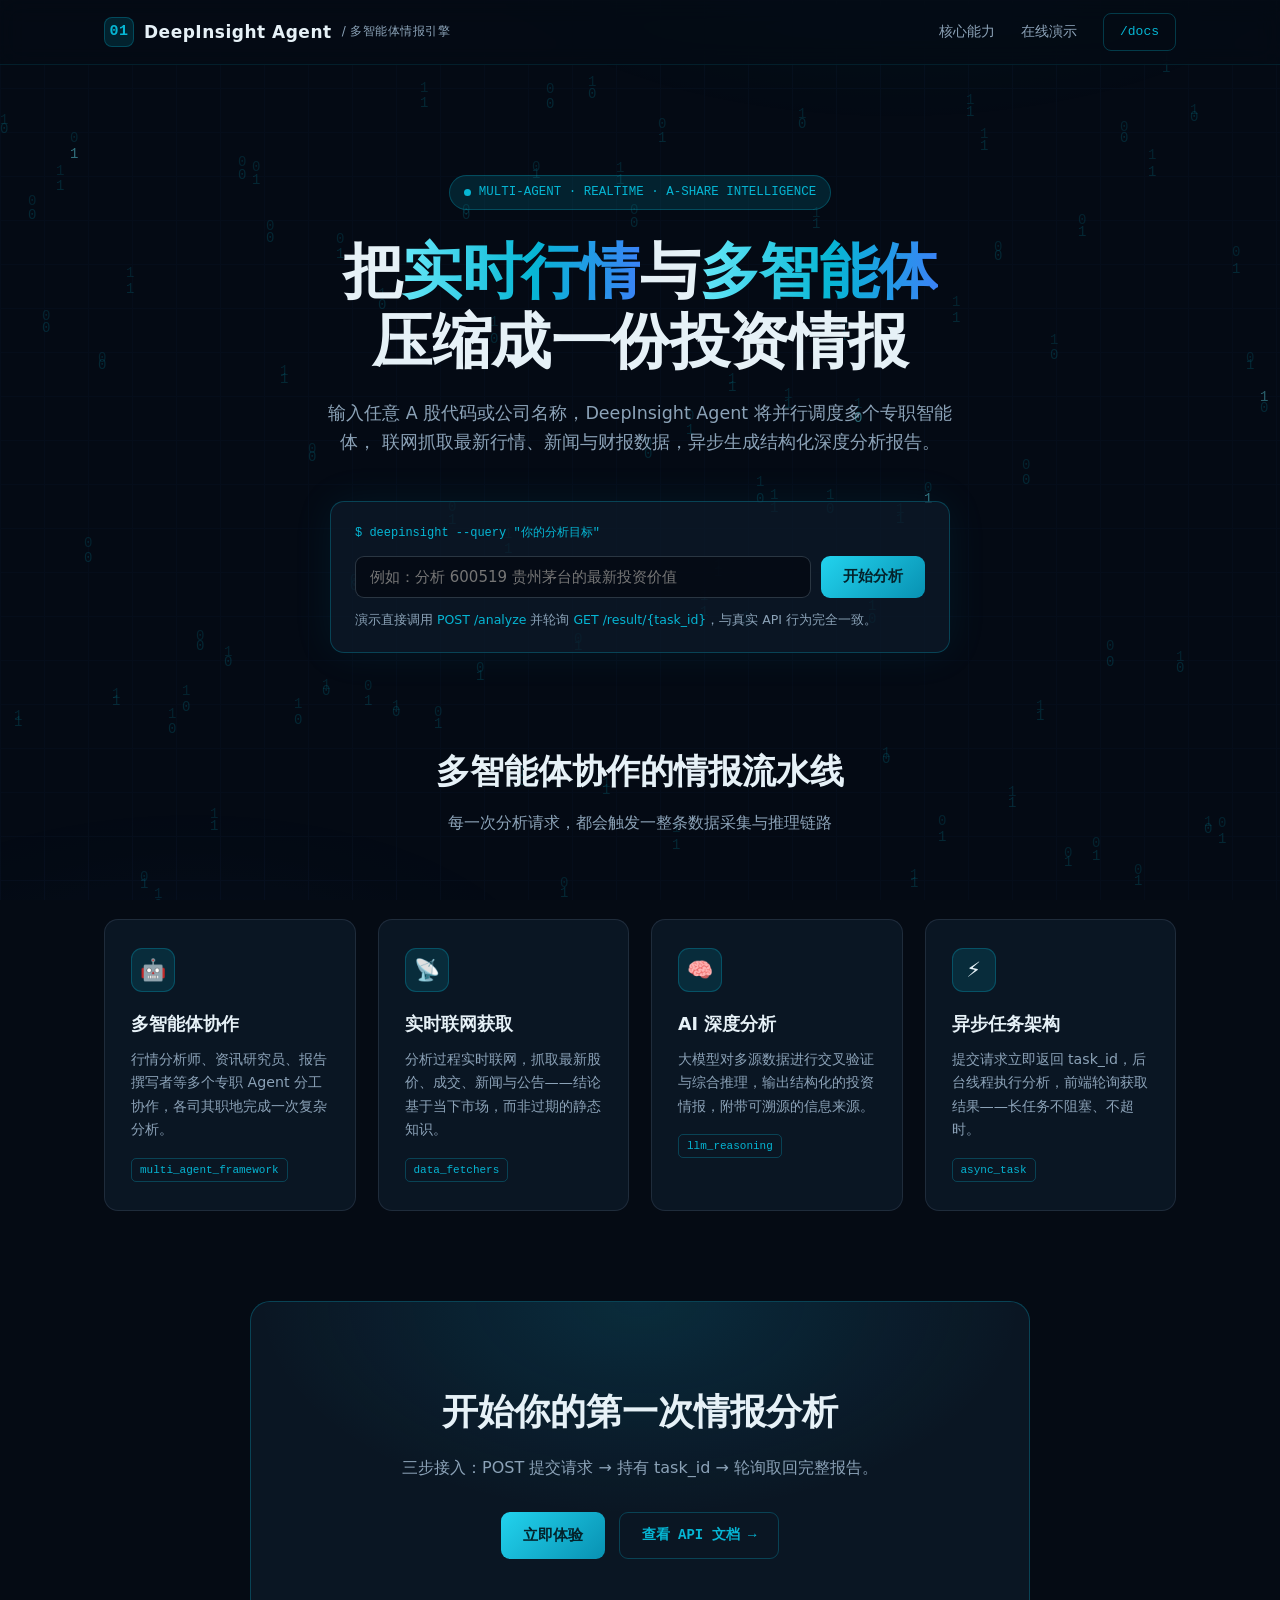
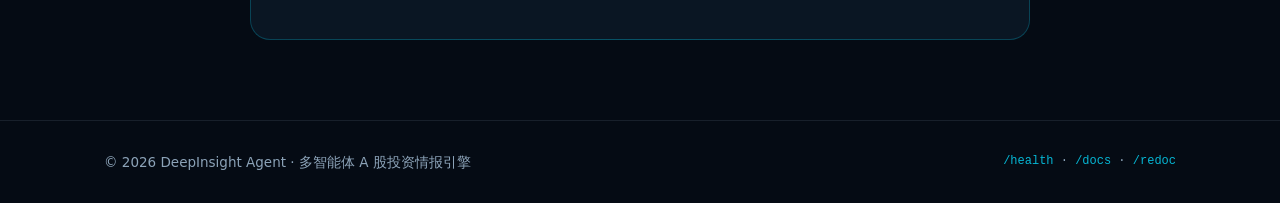
==== static/index.html @ 00b7e819 "feat: add public landing page (terminal dark theme with data stream)" ====
<!DOCTYPE html>
<html lang="zh-CN">
<head>
<meta charset="UTF-8">
<meta name="viewport" content="width=device-width, initial-scale=1.0">
<title>DeepInsight Agent — 多智能体 A 股投资情报引擎</title>
<meta name="description" content="DeepInsight Agent：多智能体协作、实时联网抓取行情与资讯，异步生成 A 股投资情报分析。">
<style>
/* ============================================================
   DeepInsight Agent Landing Page
   主题：数据流 / 二进制流 · 深色科技风
   主色：青色 #06B6D4（数据理性与终端感）
   零依赖、零构建：全部 CSS/JS 内嵌
   ============================================================ */
:root {
  --bg: #050B14;            /* 深蓝黑底 */
  --bg-soft: #0A1524;
  --cyan: #06B6D4;          /* 主色 */
  --cyan-soft: rgba(6, 182, 212, 0.14);
  --cyan-line: rgba(6, 182, 212, 0.28);
  --text: #E6F1F7;
  --text-dim: #8CA3B8;
  --card: rgba(13, 27, 42, 0.72);
  --mono: "SF Mono", "JetBrains Mono", Consolas, monospace;
  --sans: "Inter", "PingFang SC", "Microsoft YaHei", system-ui, sans-serif;
  --radius: 14px;
}

* { margin: 0; padding: 0; box-sizing: border-box; }

html { scroll-behavior: smooth; }

body {
  background: var(--bg);
  color: var(--text);
  font-family: var(--sans);
  line-height: 1.65;
  overflow-x: hidden;
}

/* ---------- 全局背景：网格 + 极光渐变（静态，始终渲染） ---------- */
body::before {
  content: "";
  position: fixed;
  inset: 0;
  background:
    radial-gradient(ellipse 60% 40% at 70% -10%, rgba(6, 182, 212, 0.13), transparent 60%),
    radial-gradient(ellipse 50% 35% at 15% 110%, rgba(59, 130, 246, 0.08), transparent 60%),
    linear-gradient(var(--bg-soft) 1px, transparent 1px),
    linear-gradient(90deg, var(--bg-soft) 1px, transparent 1px);
  background-size: 100% 100%, 100% 100%, 44px 44px, 44px 44px;
  opacity: 0.55;
  pointer-events: none;
  z-index: -2;
}

/* ---------- Canvas 二进制流图层（JS 控制开关） ---------- */
#binary-stream {
  position: fixed;
  inset: 0;
  z-index: -1;
  pointer-events: none;
  opacity: 0.5;
}

.container { max-width: 1120px; margin: 0 auto; padding: 0 24px; }

/* ============ Header ============ */
header {
  position: sticky;
  top: 0;
  z-index: 10;
  backdrop-filter: blur(12px);
  background: rgba(5, 11, 20, 0.75);
  border-bottom: 1px solid rgba(6, 182, 212, 0.12);
}
.nav {
  display: flex;
  align-items: center;
  justify-content: space-between;
  height: 64px;
}
.logo {
  display: flex;
  align-items: center;
  gap: 10px;
  font-weight: 700;
  font-size: 17px;
  letter-spacing: 0.5px;
  color: var(--text);
  text-decoration: none;
}
.logo-mark {
  width: 30px; height: 30px;
  display: grid; place-items: center;
  border: 1px solid var(--cyan-line);
  border-radius: 8px;
  color: var(--cyan);
  font-family: var(--mono);
  font-size: 15px;
  background: var(--cyan-soft);
}
.logo small { color: var(--text-dim); font-weight: 400; font-size: 12px; }
.nav-links { display: flex; gap: 26px; align-items: center; }
.nav-links a {
  color: var(--text-dim);
  text-decoration: none;
  font-size: 14px;
  transition: color 0.2s;
}
.nav-links a:hover { color: var(--cyan); }
.nav-links .btn-docs {
  padding: 7px 16px;
  border: 1px solid var(--cyan-line);
  border-radius: 8px;
  color: var(--cyan);
  font-family: var(--mono);
  font-size: 13px;
}
.nav-links .btn-docs:hover { background: var(--cyan-soft); }

/* ============ Hero ============ */
.hero {
  position: relative;
  padding: 110px 0 90px;
  text-align: center;
}
.badge {
  display: inline-flex;
  align-items: center;
  gap: 8px;
  font-family: var(--mono);
  font-size: 12.5px;
  color: var(--cyan);
  border: 1px solid var(--cyan-line);
  background: var(--cyan-soft);
  padding: 6px 14px;
  border-radius: 999px;
  margin-bottom: 26px;
}
.badge .dot {
  width: 7px; height: 7px; border-radius: 50%;
  background: var(--cyan);
  animation: pulse 2.2s ease-in-out infinite;
}
@keyframes pulse { 0%,100% { opacity: 1; } 50% { opacity: 0.25; } }

.hero h1 {
  font-size: clamp(34px, 6vw, 60px);
  font-weight: 800;
  line-height: 1.18;
  letter-spacing: -0.5px;
}
.hero h1 .grad {
  background: linear-gradient(92deg, #67E8F9 0%, #06B6D4 55%, #3B82F6 100%);
  -webkit-background-clip: text;
  background-clip: text;
  color: transparent;
}
.hero .sub {
  max-width: 640px;
  margin: 22px auto 0;
  color: var(--text-dim);
  font-size: clamp(15px, 2vw, 17.5px);
}

/* ---------- 在线演示入口 ---------- */
.demo {
  margin: 44px auto 0;
  max-width: 620px;
  text-align: left;
  background: var(--card);
  border: 1px solid var(--cyan-line);
  border-radius: var(--radius);
  padding: 22px 24px;
  box-shadow: 0 0 42px rgba(6, 182, 212, 0.08);
}
.demo .label {
  font-family: var(--mono);
  font-size: 12px;
  color: var(--cyan);
  margin-bottom: 12px;
  display: block;
}
.demo-row { display: flex; gap: 10px; flex-wrap: wrap; }
.demo-row input {
  flex: 1 1 220px;
  min-width: 0;
  background: rgba(5, 11, 20, 0.85);
  border: 1px solid rgba(140, 163, 184, 0.28);
  border-radius: 9px;
  color: var(--text);
  padding: 11px 14px;
  font-size: 15px;
  font-family: var(--sans);
  outline: none;
  transition: border-color 0.2s, box-shadow 0.2s;
}
.demo-row input:focus {
  border-color: var(--cyan);
  box-shadow: 0 0 0 3px rgba(6, 182, 212, 0.18);
}
.btn {
  cursor: pointer;
  border: none;
  border-radius: 9px;
  font-size: 15px;
  font-weight: 600;
  padding: 11px 22px;
  transition: transform 0.15s, box-shadow 0.2s, opacity 0.2s;
  text-decoration: none;
  display: inline-block;
}
.btn:active { transform: translateY(1px); }
.btn-primary {
  background: linear-gradient(135deg, #22D3EE, #0891B2);
  color: #04222B;
}
.btn-primary:hover { box-shadow: 0 0 24px rgba(6, 182, 212, 0.4); }
.btn-ghost {
  background: transparent;
  border: 1px solid var(--cyan-line);
  color: var(--cyan);
  font-family: var(--mono);
  font-size: 14px;
}
.btn-ghost:hover { background: var(--cyan-soft); }
.btn:disabled { opacity: 0.55; cursor: not-allowed; box-shadow: none; }

/* ---------- 任务状态输出区（终端风格） ---------- */
.console {
  display: none;
  margin-top: 16px;
  background: rgba(3, 8, 14, 0.92);
  border: 1px solid rgba(140, 163, 184, 0.18);
  border-radius: 10px;
  padding: 14px 16px;
  font-family: var(--mono);
  font-size: 12.5px;
  color: #9FE8F5;
  max-height: 260px;
  overflow-y: auto;
  white-space: pre-wrap;
  word-break: break-word;
}
.console .ok  { color: #34D399; }
.console .err { color: #F87171; }
.console .dim { color: var(--text-dim); }

/* ============ 功能卡片 ============ */
.section-title {
  text-align: center;
  font-size: clamp(24px, 3.6vw, 34px);
  font-weight: 750;
  margin-bottom: 12px;
}
.section-sub {
  text-align: center;
  color: var(--text-dim);
  margin-bottom: 52px;
  font-size: 15.5px;
}
.features {
  display: grid;
  grid-template-columns: repeat(auto-fit, minmax(250px, 1fr));
  gap: 22px;
  padding: 30px 0 90px;
}
.card {
  position: relative;
  background: var(--card);
  border: 1px solid rgba(140, 163, 184, 0.16);
  border-radius: var(--radius);
  padding: 28px 26px;
  overflow: hidden;
  transition: transform 0.25s, border-color 0.25s, box-shadow 0.25s;
}
.card:hover {
  transform: translateY(-5px);
  border-color: var(--cyan-line);
  box-shadow: 0 14px 40px rgba(6, 182, 212, 0.12);
}
/* 卡片顶部扫描线 */
.card::before {
  content: "";
  position: absolute;
  top: 0; left: 0; right: 0;
  height: 1px;
  background: linear-gradient(90deg, transparent, var(--cyan), transparent);
  opacity: 0;
  transition: opacity 0.3s;
}
.card:hover::before { opacity: 1; }
.card .icon {
  width: 44px; height: 44px;
  display: grid; place-items: center;
  border-radius: 11px;
  background: var(--cyan-soft);
  border: 1px solid var(--cyan-line);
  font-size: 21px;
  margin-bottom: 18px;
}
.card h3 { font-size: 17.5px; margin-bottom: 9px; }
.card p { color: var(--text-dim); font-size: 14.2px; }
.card .tag {
  display: inline-block;
  margin-top: 16px;
  font-family: var(--mono);
  font-size: 11px;
  color: var(--cyan);
  border: 1px solid var(--cyan-line);
  border-radius: 5px;
  padding: 2px 8px;
}

/* ============ 底部 CTA ============ */
.cta-band {
  text-align: center;
  padding: 80px 24px;
  margin: 0 auto 80px;
  max-width: 780px;
  background:
    radial-gradient(ellipse 70% 90% at 50% 0%, rgba(6, 182, 212, 0.14), transparent 70%),
    var(--card);
  border: 1px solid var(--cyan-line);
  border-radius: 20px;
}
.cta-band h2 { font-size: clamp(24px, 4vw, 36px); margin-bottom: 14px; }
.cta-band p { color: var(--text-dim); margin-bottom: 30px; }
.cta-band .row { display: flex; gap: 14px; justify-content: center; flex-wrap: wrap; }

/* ============ Footer ============ */
footer {
  border-top: 1px solid rgba(140, 163, 184, 0.14);
  padding: 30px 0;
  color: var(--text-dim);
  font-size: 13.5px;
}
footer .container {
  display: flex;
  justify-content: space-between;
  align-items: center;
  flex-wrap: wrap;
  gap: 10px;
}
footer .mono { font-family: var(--mono); font-size: 12px; }
footer a { color: var(--cyan); text-decoration: none; }
footer a:hover { text-decoration: underline; }

/* ============ 响应式 ============ */
@media (max-width: 640px) {
  .nav-links a:not(.btn-docs) { display: none; }
  .hero { padding: 72px 0 64px; }
  .features { gap: 16px; }
}

/* ============ 动效降级：尊重系统设置 ============ */
@media (prefers-reduced-motion: reduce) {
  html { scroll-behavior: auto; }
  .badge .dot { animation: none; }
  .card, .btn, .card::before { transition: none; }
  .card:hover { transform: none; }
}
</style>
</head>
<body>

<canvas id="binary-stream" aria-hidden="true"></canvas>

<!-- ============ Header ============ -->
<header>
  <div class="container nav">
    <a class="logo" href="/">
      <span class="logo-mark">01</span>
      DeepInsight&nbsp;Agent <small>/ 多智能体情报引擎</small>
    </a>
    <nav class="nav-links">
      <a href="#features">核心能力</a>
      <a href="#demo-anchor">在线演示</a>
      <a class="btn-docs" href="/docs" target="_blank" rel="noopener">/docs</a>
    </nav>
  </div>
</header>

<!-- ============ Hero ============ -->
<section class="hero">
  <div class="container">
    <span class="badge"><span class="dot"></span>MULTI-AGENT · REALTIME · A-SHARE INTELLIGENCE</span>
    <h1>把<span class="grad">实时行情</span>与<span class="grad">多智能体</span><br>压缩成一份投资情报</h1>
    <p class="sub">
      输入任意 A 股代码或公司名称，DeepInsight Agent 将并行调度多个专职智能体，
      联网抓取最新行情、新闻与财报数据，异步生成结构化深度分析报告。
    </p>

    <!-- 在线演示：直接调用后端 API -->
    <div class="demo" id="demo-anchor">
      <span class="label">$ deepinsight --query "你的分析目标"</span>
      <div class="demo-row">
        <input id="query-input" type="text" maxlength="2000"
               placeholder="例如：分析 600519 贵州茅台的最新投资价值"
               aria-label="输入分析请求">
        <button class="btn btn-primary" id="btn-analyze">开始分析</button>
      </div>
      <div class="console" id="console" role="log" aria-live="polite"></div>
      <p style="margin-top:12px; font-size:12.5px; color:var(--text-dim)">
        演示直接调用 <span class="mono" style="color:var(--cyan)">POST /analyze</span> 并轮询
        <span class="mono" style="color:var(--cyan)">GET /result/&#123;task_id&#125;</span>，与真实 API 行为完全一致。
      </p>
    </div>
  </div>
</section>

<!-- ============ 核心功能 ============ -->
<section id="features">
  <div class="container">
    <h2 class="section-title">多智能体协作的情报流水线</h2>
    <p class="section-sub">每一次分析请求，都会触发一整条数据采集与推理链路</p>

    <div class="features">
      <div class="card">
        <div class="icon">🤖</div>
        <h3>多智能体协作</h3>
        <p>行情分析师、资讯研究员、报告撰写者等多个专职 Agent 分工协作，各司其职地完成一次复杂分析。</p>
        <span class="tag">multi_agent_framework</span>
      </div>
      <div class="card">
        <div class="icon">📡</div>
        <h3>实时联网获取</h3>
        <p>分析过程实时联网，抓取最新股价、成交、新闻与公告——结论基于当下市场，而非过期的静态知识。</p>
        <span class="tag">data_fetchers</span>
      </div>
      <div class="card">
        <div class="icon">🧠</div>
        <h3>AI 深度分析</h3>
        <p>大模型对多源数据进行交叉验证与综合推理，输出结构化的投资情报，附带可溯源的信息来源。</p>
        <span class="tag">llm_reasoning</span>
      </div>
      <div class="card">
        <div class="icon">⚡</div>
        <h3>异步任务架构</h3>
        <p>提交请求立即返回 task_id，后台线程执行分析，前端轮询获取结果——长任务不阻塞、不超时。</p>
        <span class="tag">async_task</span>
      </div>
    </div>
  </div>
</section>

<!-- ============ 底部 CTA ============ -->
<div class="container">
  <div class="cta-band">
    <h2>开始你的第一次情报分析</h2>
    <p>三步接入：POST 提交请求 → 持有 task_id → 轮询取回完整报告。</p>
    <div class="row">
      <a class="btn btn-primary" href="#demo-anchor" onclick="document.getElementById('query-input').focus()">立即体验</a>
      <a class="btn btn-ghost" href="/docs" target="_blank" rel="noopener">查看 API 文档 →</a>
    </div>
  </div>
</div>

<!-- ============ Footer ============ -->
<footer>
  <div class="container">
    <span>© 2026 DeepInsight Agent · 多智能体 A 股投资情报引擎</span>
    <span class="mono">
      <a href="/health">/health</a> ·
      <a href="/docs">/docs</a> ·
      <a href="/redoc">/redoc</a>
    </span>
  </div>
</footer>

<!-- ============================================================
     JS：二进制流背景 + 在线演示（调用真实 API）
     ============================================================ -->
<script>
(function () {
  "use strict";

  var reduceMotion = window.matchMedia("(prefers-reduced-motion: reduce)").matches;

  /* ---------- 1. 二进制流 Canvas 背景 ---------- */
  var canvas = document.getElementById("binary-stream");
  var ctx = canvas.getContext("2d");
  var columns = [], fontSize = 14, maxCols = 0;
  var running = false, rafId = null, lastTime = 0;
  var FPS_INTERVAL = 90; /* 降帧：每 ~90ms 一帧，克制不炫目 */

  function resize() {
    canvas.width = window.innerWidth;
    canvas.height = window.innerHeight;
    maxCols = Math.floor(canvas.width / fontSize);
    columns = [];
    for (var i = 0; i < maxCols; i++) {
      /* 每列随机起始高度与速度，制造层次感 */
      columns.push({
        y: Math.random() * canvas.height / fontSize,
        speed: 0.4 + Math.random() * 0.8
      });
    }
  }

  function draw() {
    rafId = requestAnimationFrame(draw);
    var now = performance.now();
    if (now - lastTime < FPS_INTERVAL) return; /* 帧率节流 */
    lastTime = now;

    ctx.fillStyle = "rgba(5, 11, 20, 0.16)"; /* 淡出拖尾 */
    ctx.fillRect(0, 0, canvas.width, canvas.height);
    ctx.font = fontSize + "px monospace";

    for (var i = 0; i < maxCols; i++) {
      var ch = Math.random() > 0.5 ? "0" : "1";
      var x = i * fontSize, y = columns[i].y * fontSize;
      /* 少量高亮字符，其余暗青 */
      ctx.fillStyle = Math.random() > 0.965 ? "rgba(103, 232, 249, 0.9)" : "rgba(6, 182, 212, 0.34)";
      ctx.fillText(ch, x, y);
      if (y > canvas.height && Math.random() > 0.975) columns[i].y = 0;
      columns[i].y += columns[i].speed;
    }
  }

  function start() {
    if (running || reduceMotion) return;
    running = true;
    lastTime = 0;
    rafId = requestAnimationFrame(draw);
  }
  function stop() {
    running = false;
    if (rafId) cancelAnimationFrame(rafId);
  }

  if (reduceMotion) {
    /* 降级：不运行动画，仅保留极低透明度的静态底噪 */
    canvas.style.opacity = "0.18";
    ctx.fillStyle = "rgba(6, 182, 212, 0.30)";
    ctx.font = fontSize + "px monospace";
    resize();
    for (var i = 0; i < 160; i++) {
      ctx.fillText(Math.random() > 0.5 ? "0" : "1",
        Math.random() * canvas.width, Math.random() * canvas.height);
    }
  } else {
    resize();
    start();
    window.addEventListener("resize", resize);
    /* 页面不可见时暂停动画，节省资源 */
    document.addEventListener("visibilitychange", function () {
      document.hidden ? stop() : start();
    });
  }

  /* ---------- 2. 在线演示：真实调用后端 API ---------- */
  var input = document.getElementById("query-input");
  var btn = document.getElementById("btn-analyze");
  var consoleEl = document.getElementById("console");
  var pollTimer = null;

  function log(html) {
    consoleEl.style.display = "block";
    consoleEl.insertAdjacentHTML("beforeend", html + "\n");
    consoleEl.scrollTop = consoleEl.scrollHeight;
  }
  function esc(s) { /* 转义防止注入 */
    return String(s).replace(/[&<>"]/g, function (c) {
      return { "&": "\u0026amp;", "<": "\u0026lt;", ">": "\u0026gt;", '"': "\u0026quot;" }[c];
    });
  }

  btn.addEventListener("click", function () {
    var query = input.value.trim();
    if (!query) { input.focus(); return; }

    clearInterval(pollTimer);
    consoleEl.innerHTML = "";
    btn.disabled = true;
    btn.textContent = "分析中…";
    log('<span class="dim">> POST /analyze</span> ' + esc(query));

    fetch("/analyze", {
      method: "POST",
      headers: { "Content-Type": "application/json" },
      body: JSON.stringify({ query: query, user_id: "landing_page" })
    })
    .then(function (r) {
      if (!r.ok) return r.json().then(function (e) {
        throw new Error(e.detail || ("HTTP " + r.status));
      });
      return r.json();
    })
    .then(function (data) {
      log('<span class="ok">✓ task_id: ' + esc(data.task_id) + '</span> <span class="dim">(status: ' + esc(data.status) + ')</span>');
      log('<span class="dim">> GET /result/' + esc(data.task_id) + ' 每 3 秒轮询…</span>');
      pollResult(data.task_id);
    })
    .catch(function (err) {
      log('<span class="err">✗ 提交失败: ' + esc(err.message) + '</span>');
      log('<span class="dim">提示：服务可能未配置 OPENAI_API_KEY，详见 /health</span>');
      resetBtn();
    });
  });

  function pollResult(taskId) {
    var attempts = 0, MAX = 100; /* 最多轮询 100 次（约 5 分钟） */
    pollTimer = setInterval(function () {
      attempts++;
      fetch("/result/" + encodeURIComponent(taskId))
        .then(function (r) { return r.json(); })
        .then(function (data) {
          if (data.status === "running") return;
          clearInterval(pollTimer);
          if (data.status === "completed") {
            log('<span class="ok">✓ 分析完成，报告摘要：</span>');
            var text = typeof data.result === "string" ? data.result : JSON.stringify(data.result);
            /* 只展示前 1200 字，避免撑爆页面 */
            log(esc(text.length > 1200 ? text.slice(0, 1200) + " …(完整结果请调用 API)" : text));
          } else {
            log('<span class="err">✗ 任务失败: ' + esc(data.error || data.status) + '</span>');
          }
          resetBtn();
        })
        .catch(function (err) {
          clearInterval(pollTimer);
          log('<span class="err">✗ 轮询异常: ' + esc(err.message) + '</span>');
          resetBtn();
        });
      if (attempts >= MAX) {
        clearInterval(pollTimer);
        log('<span class="dim">已达到最大轮询次数，请稍后用 task_id 查询</span>');
        resetBtn();
      }
    }, 3000);
  }

  function resetBtn() {
    btn.disabled = false;
    btn.textContent = "开始分析";
  }

  /* 回车提交 */
  input.addEventListener("keydown", function (e) {
    if (e.key === "Enter") btn.click();
  });
})();
</script>
</body>
</html>
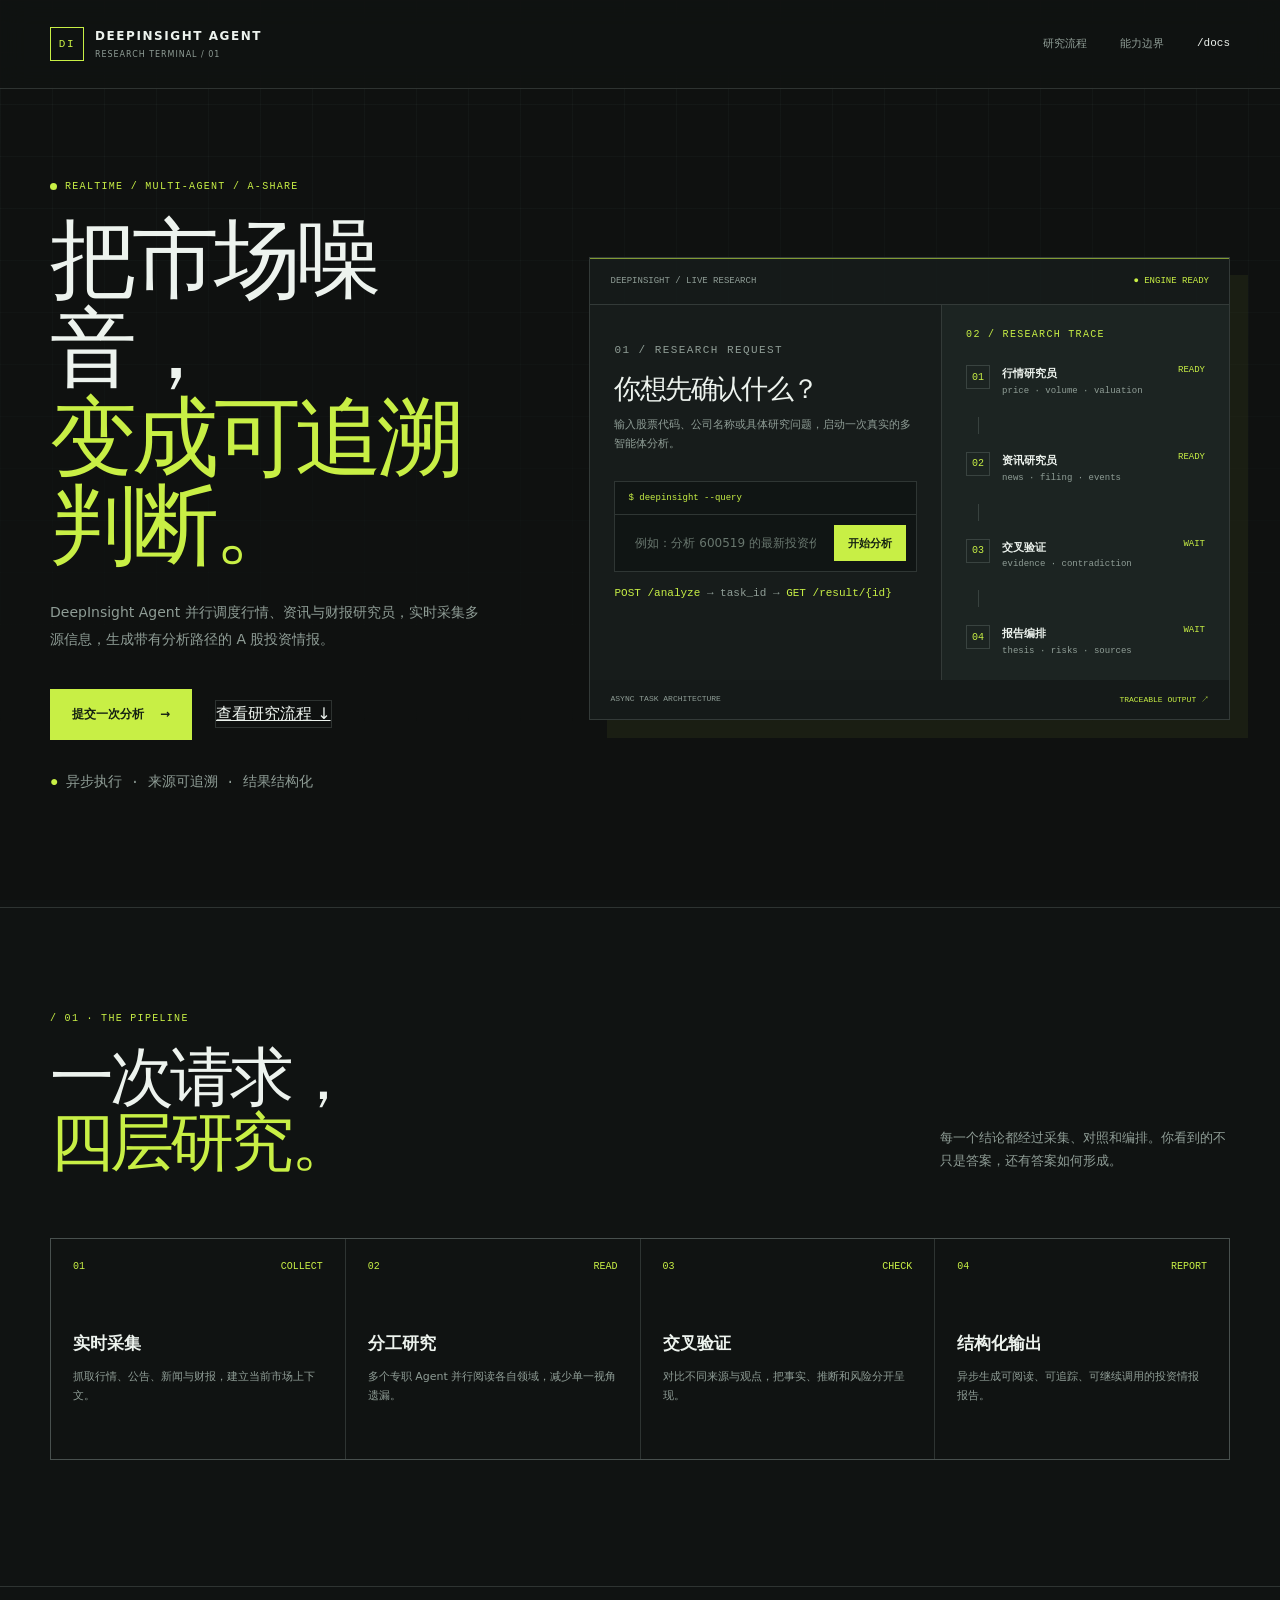
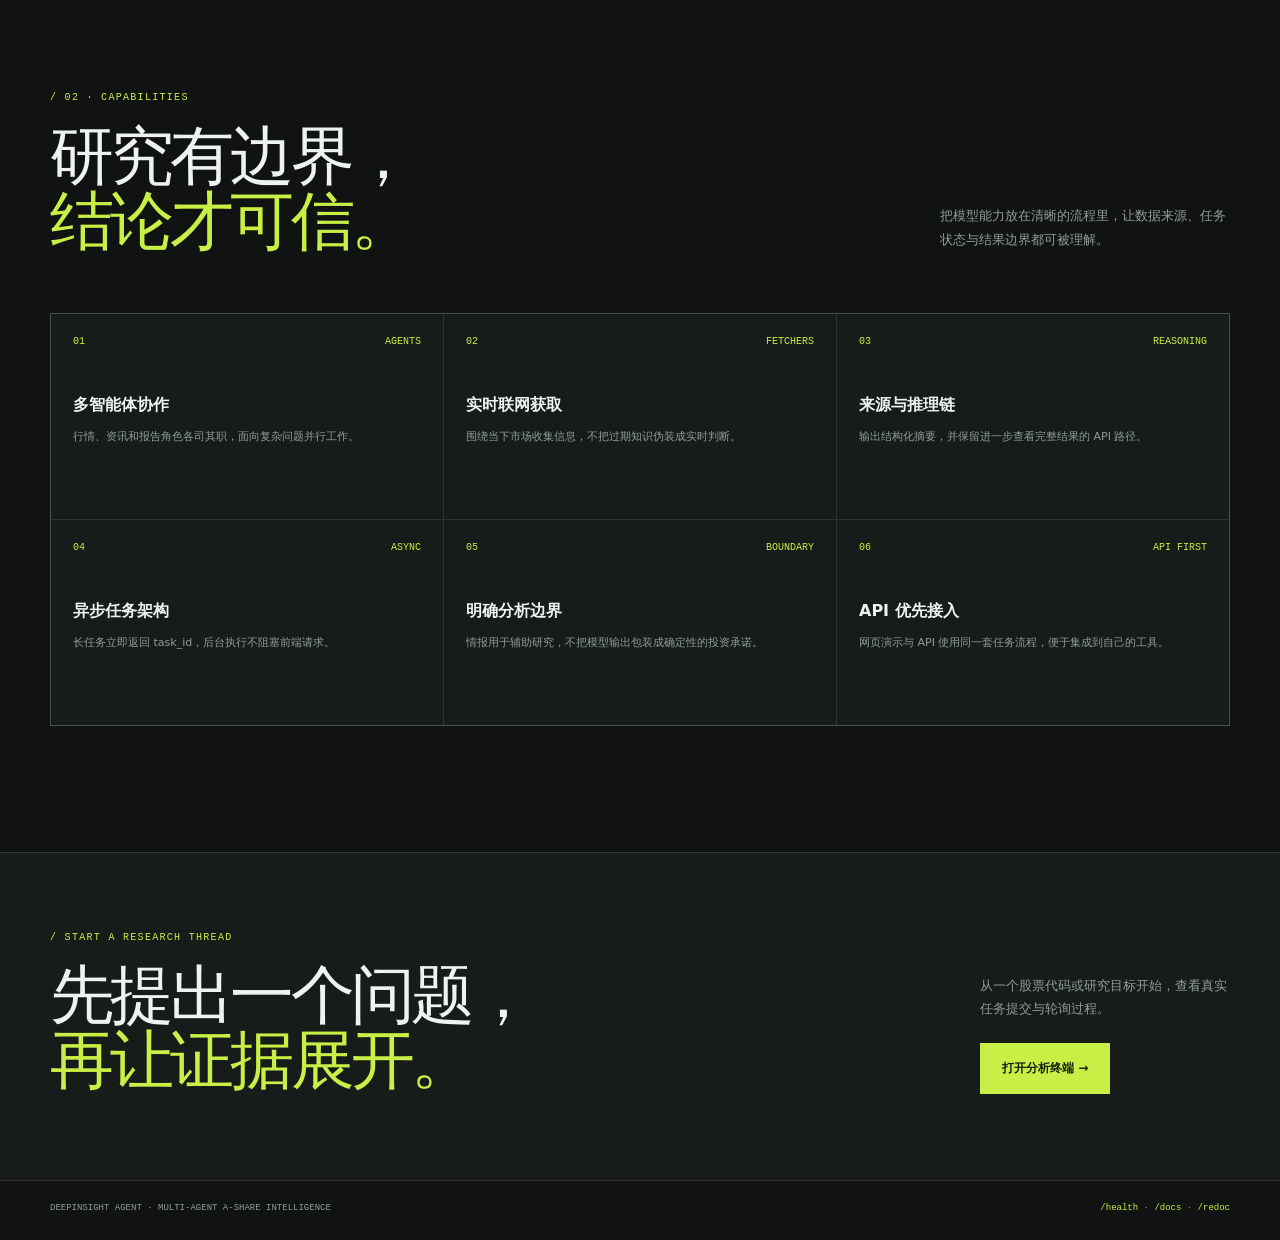
==== commit a45f3dd0: "refactor: 简化 Landing Page" ====
--- a/static/index.html
+++ b/static/index.html
@@ -1,648 +1,35 @@
-<!DOCTYPE html>
+<!doctype html>
 <html lang="zh-CN">
 <head>
-<meta charset="UTF-8">
-<meta name="viewport" content="width=device-width, initial-scale=1.0">
-<title>DeepInsight Agent — 多智能体 A 股投资情报引擎</title>
-<meta name="description" content="DeepInsight Agent：多智能体协作、实时联网抓取行情与资讯，异步生成 A 股投资情报分析。">
+<meta charset="UTF-8"><meta name="viewport" content="width=device-width,initial-scale=1"><title>DeepInsight Agent | 可追溯的 A 股投资情报</title>
+<meta name="description" content="DeepInsight Agent 多智能体协作投资情报引擎。实时采集、交叉验证、异步生成可追溯的 A 股分析报告。">
 <style>
-/* ============================================================
-   DeepInsight Agent Landing Page
-   主题：数据流 / 二进制流 · 深色科技风
-   主色：青色 #06B6D4（数据理性与终端感）
-   零依赖、零构建：全部 CSS/JS 内嵌
-   ============================================================ */
-:root {
-  --bg: #050B14;            /* 深蓝黑底 */
-  --bg-soft: #0A1524;
-  --cyan: #06B6D4;          /* 主色 */
-  --cyan-soft: rgba(6, 182, 212, 0.14);
-  --cyan-line: rgba(6, 182, 212, 0.28);
-  --text: #E6F1F7;
-  --text-dim: #8CA3B8;
-  --card: rgba(13, 27, 42, 0.72);
-  --mono: "SF Mono", "JetBrains Mono", Consolas, monospace;
-  --sans: "Inter", "PingFang SC", "Microsoft YaHei", system-ui, sans-serif;
-  --radius: 14px;
-}
-
-* { margin: 0; padding: 0; box-sizing: border-box; }
-
-html { scroll-behavior: smooth; }
-
-body {
-  background: var(--bg);
-  color: var(--text);
-  font-family: var(--sans);
-  line-height: 1.65;
-  overflow-x: hidden;
-}
-
-/* ---------- 全局背景：网格 + 极光渐变（静态，始终渲染） ---------- */
-body::before {
-  content: "";
-  position: fixed;
-  inset: 0;
-  background:
-    radial-gradient(ellipse 60% 40% at 70% -10%, rgba(6, 182, 212, 0.13), transparent 60%),
-    radial-gradient(ellipse 50% 35% at 15% 110%, rgba(59, 130, 246, 0.08), transparent 60%),
-    linear-gradient(var(--bg-soft) 1px, transparent 1px),
-    linear-gradient(90deg, var(--bg-soft) 1px, transparent 1px);
-  background-size: 100% 100%, 100% 100%, 44px 44px, 44px 44px;
-  opacity: 0.55;
-  pointer-events: none;
-  z-index: -2;
-}
-
-/* ---------- Canvas 二进制流图层（JS 控制开关） ---------- */
-#binary-stream {
-  position: fixed;
-  inset: 0;
-  z-index: -1;
-  pointer-events: none;
-  opacity: 0.5;
-}
-
-.container { max-width: 1120px; margin: 0 auto; padding: 0 24px; }
-
-/* ============ Header ============ */
-header {
-  position: sticky;
-  top: 0;
-  z-index: 10;
-  backdrop-filter: blur(12px);
-  background: rgba(5, 11, 20, 0.75);
-  border-bottom: 1px solid rgba(6, 182, 212, 0.12);
-}
-.nav {
-  display: flex;
-  align-items: center;
-  justify-content: space-between;
-  height: 64px;
-}
-.logo {
-  display: flex;
-  align-items: center;
-  gap: 10px;
-  font-weight: 700;
-  font-size: 17px;
-  letter-spacing: 0.5px;
-  color: var(--text);
-  text-decoration: none;
-}
-.logo-mark {
-  width: 30px; height: 30px;
-  display: grid; place-items: center;
-  border: 1px solid var(--cyan-line);
-  border-radius: 8px;
-  color: var(--cyan);
-  font-family: var(--mono);
-  font-size: 15px;
-  background: var(--cyan-soft);
-}
-.logo small { color: var(--text-dim); font-weight: 400; font-size: 12px; }
-.nav-links { display: flex; gap: 26px; align-items: center; }
-.nav-links a {
-  color: var(--text-dim);
-  text-decoration: none;
-  font-size: 14px;
-  transition: color 0.2s;
-}
-.nav-links a:hover { color: var(--cyan); }
-.nav-links .btn-docs {
-  padding: 7px 16px;
-  border: 1px solid var(--cyan-line);
-  border-radius: 8px;
-  color: var(--cyan);
-  font-family: var(--mono);
-  font-size: 13px;
-}
-.nav-links .btn-docs:hover { background: var(--cyan-soft); }
-
-/* ============ Hero ============ */
-.hero {
-  position: relative;
-  padding: 110px 0 90px;
-  text-align: center;
-}
-.badge {
-  display: inline-flex;
-  align-items: center;
-  gap: 8px;
-  font-family: var(--mono);
-  font-size: 12.5px;
-  color: var(--cyan);
-  border: 1px solid var(--cyan-line);
-  background: var(--cyan-soft);
-  padding: 6px 14px;
-  border-radius: 999px;
-  margin-bottom: 26px;
-}
-.badge .dot {
-  width: 7px; height: 7px; border-radius: 50%;
-  background: var(--cyan);
-  animation: pulse 2.2s ease-in-out infinite;
-}
-@keyframes pulse { 0%,100% { opacity: 1; } 50% { opacity: 0.25; } }
-
-.hero h1 {
-  font-size: clamp(34px, 6vw, 60px);
-  font-weight: 800;
-  line-height: 1.18;
-  letter-spacing: -0.5px;
-}
-.hero h1 .grad {
-  background: linear-gradient(92deg, #67E8F9 0%, #06B6D4 55%, #3B82F6 100%);
-  -webkit-background-clip: text;
-  background-clip: text;
-  color: transparent;
-}
-.hero .sub {
-  max-width: 640px;
-  margin: 22px auto 0;
-  color: var(--text-dim);
-  font-size: clamp(15px, 2vw, 17.5px);
-}
-
-/* ---------- 在线演示入口 ---------- */
-.demo {
-  margin: 44px auto 0;
-  max-width: 620px;
-  text-align: left;
-  background: var(--card);
-  border: 1px solid var(--cyan-line);
-  border-radius: var(--radius);
-  padding: 22px 24px;
-  box-shadow: 0 0 42px rgba(6, 182, 212, 0.08);
-}
-.demo .label {
-  font-family: var(--mono);
-  font-size: 12px;
-  color: var(--cyan);
-  margin-bottom: 12px;
-  display: block;
-}
-.demo-row { display: flex; gap: 10px; flex-wrap: wrap; }
-.demo-row input {
-  flex: 1 1 220px;
-  min-width: 0;
-  background: rgba(5, 11, 20, 0.85);
-  border: 1px solid rgba(140, 163, 184, 0.28);
-  border-radius: 9px;
-  color: var(--text);
-  padding: 11px 14px;
-  font-size: 15px;
-  font-family: var(--sans);
-  outline: none;
-  transition: border-color 0.2s, box-shadow 0.2s;
-}
-.demo-row input:focus {
-  border-color: var(--cyan);
-  box-shadow: 0 0 0 3px rgba(6, 182, 212, 0.18);
-}
-.btn {
-  cursor: pointer;
-  border: none;
-  border-radius: 9px;
-  font-size: 15px;
-  font-weight: 600;
-  padding: 11px 22px;
-  transition: transform 0.15s, box-shadow 0.2s, opacity 0.2s;
-  text-decoration: none;
-  display: inline-block;
-}
-.btn:active { transform: translateY(1px); }
-.btn-primary {
-  background: linear-gradient(135deg, #22D3EE, #0891B2);
-  color: #04222B;
-}
-.btn-primary:hover { box-shadow: 0 0 24px rgba(6, 182, 212, 0.4); }
-.btn-ghost {
-  background: transparent;
-  border: 1px solid var(--cyan-line);
-  color: var(--cyan);
-  font-family: var(--mono);
-  font-size: 14px;
-}
-.btn-ghost:hover { background: var(--cyan-soft); }
-.btn:disabled { opacity: 0.55; cursor: not-allowed; box-shadow: none; }
-
-/* ---------- 任务状态输出区（终端风格） ---------- */
-.console {
-  display: none;
-  margin-top: 16px;
-  background: rgba(3, 8, 14, 0.92);
-  border: 1px solid rgba(140, 163, 184, 0.18);
-  border-radius: 10px;
-  padding: 14px 16px;
-  font-family: var(--mono);
-  font-size: 12.5px;
-  color: #9FE8F5;
-  max-height: 260px;
-  overflow-y: auto;
-  white-space: pre-wrap;
-  word-break: break-word;
-}
-.console .ok  { color: #34D399; }
-.console .err { color: #F87171; }
-.console .dim { color: var(--text-dim); }
-
-/* ============ 功能卡片 ============ */
-.section-title {
-  text-align: center;
-  font-size: clamp(24px, 3.6vw, 34px);
-  font-weight: 750;
-  margin-bottom: 12px;
-}
-.section-sub {
-  text-align: center;
-  color: var(--text-dim);
-  margin-bottom: 52px;
-  font-size: 15.5px;
-}
-.features {
-  display: grid;
-  grid-template-columns: repeat(auto-fit, minmax(250px, 1fr));
-  gap: 22px;
-  padding: 30px 0 90px;
-}
-.card {
-  position: relative;
-  background: var(--card);
-  border: 1px solid rgba(140, 163, 184, 0.16);
-  border-radius: var(--radius);
-  padding: 28px 26px;
-  overflow: hidden;
-  transition: transform 0.25s, border-color 0.25s, box-shadow 0.25s;
-}
-.card:hover {
-  transform: translateY(-5px);
-  border-color: var(--cyan-line);
-  box-shadow: 0 14px 40px rgba(6, 182, 212, 0.12);
-}
-/* 卡片顶部扫描线 */
-.card::before {
-  content: "";
-  position: absolute;
-  top: 0; left: 0; right: 0;
-  height: 1px;
-  background: linear-gradient(90deg, transparent, var(--cyan), transparent);
-  opacity: 0;
-  transition: opacity 0.3s;
-}
-.card:hover::before { opacity: 1; }
-.card .icon {
-  width: 44px; height: 44px;
-  display: grid; place-items: center;
-  border-radius: 11px;
-  background: var(--cyan-soft);
-  border: 1px solid var(--cyan-line);
-  font-size: 21px;
-  margin-bottom: 18px;
-}
-.card h3 { font-size: 17.5px; margin-bottom: 9px; }
-.card p { color: var(--text-dim); font-size: 14.2px; }
-.card .tag {
-  display: inline-block;
-  margin-top: 16px;
-  font-family: var(--mono);
-  font-size: 11px;
-  color: var(--cyan);
-  border: 1px solid var(--cyan-line);
-  border-radius: 5px;
-  padding: 2px 8px;
-}
-
-/* ============ 底部 CTA ============ */
-.cta-band {
-  text-align: center;
-  padding: 80px 24px;
-  margin: 0 auto 80px;
-  max-width: 780px;
-  background:
-    radial-gradient(ellipse 70% 90% at 50% 0%, rgba(6, 182, 212, 0.14), transparent 70%),
-    var(--card);
-  border: 1px solid var(--cyan-line);
-  border-radius: 20px;
-}
-.cta-band h2 { font-size: clamp(24px, 4vw, 36px); margin-bottom: 14px; }
-.cta-band p { color: var(--text-dim); margin-bottom: 30px; }
-.cta-band .row { display: flex; gap: 14px; justify-content: center; flex-wrap: wrap; }
-
-/* ============ Footer ============ */
-footer {
-  border-top: 1px solid rgba(140, 163, 184, 0.14);
-  padding: 30px 0;
-  color: var(--text-dim);
-  font-size: 13.5px;
-}
-footer .container {
-  display: flex;
-  justify-content: space-between;
-  align-items: center;
-  flex-wrap: wrap;
-  gap: 10px;
-}
-footer .mono { font-family: var(--mono); font-size: 12px; }
-footer a { color: var(--cyan); text-decoration: none; }
-footer a:hover { text-decoration: underline; }
-
-/* ============ 响应式 ============ */
-@media (max-width: 640px) {
-  .nav-links a:not(.btn-docs) { display: none; }
-  .hero { padding: 72px 0 64px; }
-  .features { gap: 16px; }
-}
-
-/* ============ 动效降级：尊重系统设置 ============ */
-@media (prefers-reduced-motion: reduce) {
-  html { scroll-behavior: auto; }
-  .badge .dot { animation: none; }
-  .card, .btn, .card::before { transition: none; }
-  .card:hover { transform: none; }
-}
+:root{--bg:#101312;--panel:#171c1b;--panel2:#1c2422;--line:rgba(222,238,230,.15);--text:#edf3ee;--muted:#8f9d96;--green:#c8ef45;--orange:#dd9d5a;--mono:"SF Mono",Consolas,monospace;--sans:Inter,"PingFang SC","Microsoft YaHei",system-ui,sans-serif}*{box-sizing:border-box;margin:0;padding:0}html{scroll-behavior:smooth}body{overflow-x:hidden;background:var(--bg);color:var(--text);font-family:var(--sans);line-height:1.6}body:before{content:"";position:fixed;inset:0;z-index:-2;background-image:linear-gradient(rgba(222,238,230,.035) 1px,transparent 1px),linear-gradient(90deg,rgba(222,238,230,.035) 1px,transparent 1px);background-size:52px 52px;mask-image:linear-gradient(to bottom,black,transparent 85%);pointer-events:none}.container{width:min(1180px,calc(100% - 64px));margin:auto}.mono{font-family:var(--mono)}.muted{color:var(--muted)}
+header{position:sticky;top:0;z-index:10;border-bottom:1px solid var(--line);background:rgba(16,19,18,.88);backdrop-filter:blur(14px)}.nav{height:88px;display:flex;align-items:center;gap:30px}.logo{display:flex;align-items:center;gap:11px;color:var(--text);font-size:12px;font-weight:700;letter-spacing:.13em;text-decoration:none}.logo-mark{display:grid;width:34px;height:34px;place-items:center;border:1px solid var(--green);color:var(--green);font:11px var(--mono)}.logo small{display:block;margin-top:3px;color:var(--muted);font-size:8px;font-weight:400;letter-spacing:.12em}.nav-links{display:flex;align-items:center;gap:33px;margin-left:auto}.nav-links a{color:var(--muted);font-size:11px;text-decoration:none}.nav-links a:hover{color:var(--green)}.nav-links .docs{color:var(--text);font-family:var(--mono)}
+.hero{position:relative;padding:92px 0 111px;border-bottom:1px solid var(--line)}.hero-grid{display:grid;grid-template-columns:.82fr 1.18fr;align-items:center;gap:8%}.eyebrow,.panel-label,.section-label{color:var(--green);font:10px var(--mono);letter-spacing:.13em}.eyebrow{display:flex;align-items:center;gap:8px}.eyebrow i{width:7px;height:7px;border-radius:50%;background:var(--green)}h1,h2{font-weight:500;letter-spacing:-.06em;line-height:1.02}.hero h1{margin-top:23px;font-size:clamp(49px,6.8vw,88px)}h1 em,h2 em{color:var(--green);font-style:normal}.hero-copy>p:not(.eyebrow){max-width:430px;margin-top:29px;color:var(--muted);font-size:14px;line-height:1.95}.hero-actions{display:flex;gap:23px;align-items:center;margin-top:35px}.btn{display:inline-flex;align-items:center;justify-content:center;gap:16px;min-height:51px;padding:0 22px;border:0;font-size:12px;font-weight:700;text-decoration:none;cursor:pointer}.btn-primary{background:var(--green);color:#142012}.btn-primary:hover{background:#e0ff65}.btn-ghost{border:1px solid var(--line);color:var(--text);background:transparent}.btn-ghost:hover{border-color:var(--green);color:var(--green)}.hero-note{display:flex;gap:8px;align-items:center;margin-top:25px;color:var(--muted);font:9px var(--mono)}.hero-note b{color:var(--green);font-weight:400}
+.terminal{position:relative;border:1px solid var(--line);background:rgba(23,28,27,.9);box-shadow:18px 18px 0 rgba(200,239,69,.06)}.terminal-top{display:flex;justify-content:space-between;padding:18px 20px;border-bottom:1px solid var(--line);color:var(--muted);font:9px var(--mono)}.terminal-top b{color:var(--green);font-weight:400}.terminal-body{display:grid;grid-template-columns:1.1fr .9fr;gap:1px;background:var(--line)}.query-panel,.trace-panel{padding:24px;background:var(--panel)}.query-panel h2{margin-top:14px;font-size:27px}.query-panel>p{margin-top:12px;color:var(--muted);font-size:11px;line-height:1.8}.query-box{margin-top:27px;border:1px solid var(--line);background:#101514}.query-box label{display:block;padding:11px 13px;border-bottom:1px solid var(--line);color:var(--green);font:9px var(--mono)}.query-row{display:flex;gap:8px;padding:10px}.query-row input{min-width:0;flex:1;padding:11px 10px;border:0;outline:0;background:transparent;color:var(--text);font:12px var(--sans)}.query-row input::placeholder{color:#68766e}.query-row button{padding:0 14px;border:0;background:var(--green);color:#142012;font-size:11px;font-weight:700;cursor:pointer}.query-row button:hover{background:#e0ff65}.query-row button:disabled{opacity:.5;cursor:not-allowed}.api-note{margin-top:12px;color:var(--muted);font:9px var(--mono)}.api-note b{color:var(--green);font-weight:400}.trace-panel{background:var(--panel2)}.trace-list{display:grid;gap:18px;margin-top:25px}.trace-item{display:grid;grid-template-columns:26px 1fr auto;gap:10px;align-items:start}.trace-icon{display:grid;width:24px;height:24px;place-items:center;border:1px solid var(--line);color:var(--green);font:10px var(--mono)}.trace-item strong{display:block;font-size:11px;font-weight:600}.trace-item small{display:block;margin-top:3px;color:var(--muted);font:9px var(--mono)}.trace-item>b{color:var(--green);font:9px var(--mono);font-weight:400}.trace-line{width:1px;height:17px;margin:3px 0 0 12px;background:var(--line)}.terminal-foot{display:flex;justify-content:space-between;padding:14px 20px;color:var(--muted);font:8px var(--mono)}.terminal-foot span:last-child{color:var(--green)}
+.console{display:none;max-height:240px;overflow:auto;margin-top:14px;padding:13px;border:1px solid var(--line);background:#0c100f;color:#b4e7d0;white-space:pre-wrap;word-break:break-word;font:11px/1.65 var(--mono)}.console .ok{color:var(--green)}.console .err{color:#f08270}.console .dim{color:var(--muted)}
+.pipeline{padding:105px 0 126px;border-bottom:1px solid var(--line)}.section-head{display:flex;align-items:end;justify-content:space-between;gap:30px}.section-head h2{margin-top:21px;font-size:clamp(40px,5vw,68px)}.section-head>p{max-width:290px;margin-bottom:3px;color:var(--muted);font-size:13px;line-height:1.8}.pipeline-grid{display:grid;grid-template-columns:repeat(4,1fr);gap:1px;margin-top:62px;background:var(--line);border:1px solid var(--line)}.step{min-height:220px;padding:22px;background:var(--bg);transition:background .25s,color .25s}.step:hover{background:var(--green);color:#142012}.step-top{display:flex;justify-content:space-between;color:var(--green);font:10px var(--mono)}.step:hover .step-top{color:#142012}.step h3{margin-top:58px;font-size:17px}.step p{margin-top:10px;color:var(--muted);font-size:11px;line-height:1.75}.step:hover p{color:rgba(20,32,18,.72)}
+.capabilities{padding:105px 0 126px}.cap-grid{display:grid;grid-template-columns:repeat(3,1fr);gap:1px;margin-top:59px;background:var(--line);border:1px solid var(--line)}.cap{min-height:205px;padding:22px;background:var(--panel)}.cap-top{display:flex;justify-content:space-between;color:var(--green);font:10px var(--mono)}.cap h3{margin-top:45px;font-size:16px}.cap p{margin-top:9px;color:var(--muted);font-size:11px;line-height:1.75}
+.cta{border-top:1px solid var(--line);background:var(--panel)}.cta-inner{display:flex;align-items:end;justify-content:space-between;gap:30px;padding:79px 0 86px}.cta h2{margin-top:20px;font-size:clamp(40px,5vw,68px)}.cta-copy{max-width:250px}.cta-copy p{color:var(--muted);font-size:13px;line-height:1.8}.cta-copy .btn{margin-top:22px}footer{border-top:1px solid var(--line);padding:22px 0 27px;color:var(--muted);font:9px var(--mono)}footer .container{display:flex;justify-content:space-between;gap:20px}footer a{color:var(--green);text-decoration:none}
+@keyframes rise{from{opacity:0;transform:translateY(15px)}to{opacity:1;transform:translateY(0)}}.rise{animation:rise .7s cubic-bezier(.22,1,.36,1) both}.delay{animation-delay:.12s}@keyframes scan{from{transform:translateY(-100%)}to{transform:translateY(340px)}}.terminal:after{content:"";position:absolute;left:0;right:0;top:0;height:1px;background:var(--green);opacity:.6;animation:scan 5s ease-in-out infinite;pointer-events:none}
+@media(max-width:900px){.hero-grid{grid-template-columns:1fr;gap:55px}.terminal{max-width:700px;margin-left:auto}.pipeline-grid{grid-template-columns:repeat(2,1fr)}.cap-grid{grid-template-columns:repeat(2,1fr)}.section-head{display:block}.section-head>p{margin-top:23px}.cta-inner{display:block}.cta-copy{margin-top:34px}}@media(max-width:600px){.container{width:calc(100% - 34px)}.nav{height:78px}.logo{font-size:10px}.logo small{font-size:7px}.nav-links a:not(.docs){display:none}.hero{padding:64px 0 84px}.hero h1{font-size:clamp(47px,14vw,74px)}.hero-copy>p:not(.eyebrow){font-size:14px}.hero-actions{align-items:flex-start;flex-direction:column;gap:20px}.terminal{box-shadow:9px 9px 0 rgba(200,239,69,.06)}.terminal-body{grid-template-columns:1fr}.query-panel,.trace-panel{padding:18px}.query-panel h2{font-size:24px}.trace-panel{display:none}.pipeline,.capabilities{padding:76px 0 88px}.section-head h2,.cta h2{font-size:38px}.pipeline-grid,.cap-grid{grid-template-columns:1fr;margin-top:40px}.step{min-height:190px}.step h3{margin-top:45px}.cap{min-height:185px}.cta-inner{padding:61px 0 69px}footer .container{flex-wrap:wrap}footer .container span:first-child{width:100%}}
+@media(prefers-reduced-motion:reduce){html{scroll-behavior:auto}.rise,.terminal:after{animation:none}.step,.btn{transition:none}}
 </style>
 </head>
 <body>
-
-<canvas id="binary-stream" aria-hidden="true"></canvas>
-
-<!-- ============ Header ============ -->
-<header>
-  <div class="container nav">
-    <a class="logo" href="/">
-      <span class="logo-mark">01</span>
-      DeepInsight&nbsp;Agent <small>/ 多智能体情报引擎</small>
-    </a>
-    <nav class="nav-links">
-      <a href="#features">核心能力</a>
-      <a href="#demo-anchor">在线演示</a>
-      <a class="btn-docs" href="/docs" target="_blank" rel="noopener">/docs</a>
-    </nav>
-  </div>
-</header>
-
-<!-- ============ Hero ============ -->
-<section class="hero">
-  <div class="container">
-    <span class="badge"><span class="dot"></span>MULTI-AGENT · REALTIME · A-SHARE INTELLIGENCE</span>
-    <h1>把<span class="grad">实时行情</span>与<span class="grad">多智能体</span><br>压缩成一份投资情报</h1>
-    <p class="sub">
-      输入任意 A 股代码或公司名称，DeepInsight Agent 将并行调度多个专职智能体，
-      联网抓取最新行情、新闻与财报数据，异步生成结构化深度分析报告。
-    </p>
-
-    <!-- 在线演示：直接调用后端 API -->
-    <div class="demo" id="demo-anchor">
-      <span class="label">$ deepinsight --query "你的分析目标"</span>
-      <div class="demo-row">
-        <input id="query-input" type="text" maxlength="2000"
-               placeholder="例如：分析 600519 贵州茅台的最新投资价值"
-               aria-label="输入分析请求">
-        <button class="btn btn-primary" id="btn-analyze">开始分析</button>
-      </div>
-      <div class="console" id="console" role="log" aria-live="polite"></div>
-      <p style="margin-top:12px; font-size:12.5px; color:var(--text-dim)">
-        演示直接调用 <span class="mono" style="color:var(--cyan)">POST /analyze</span> 并轮询
-        <span class="mono" style="color:var(--cyan)">GET /result/&#123;task_id&#125;</span>，与真实 API 行为完全一致。
-      </p>
-    </div>
-  </div>
-</section>
-
-<!-- ============ 核心功能 ============ -->
-<section id="features">
-  <div class="container">
-    <h2 class="section-title">多智能体协作的情报流水线</h2>
-    <p class="section-sub">每一次分析请求，都会触发一整条数据采集与推理链路</p>
-
-    <div class="features">
-      <div class="card">
-        <div class="icon">🤖</div>
-        <h3>多智能体协作</h3>
-        <p>行情分析师、资讯研究员、报告撰写者等多个专职 Agent 分工协作，各司其职地完成一次复杂分析。</p>
-        <span class="tag">multi_agent_framework</span>
-      </div>
-      <div class="card">
-        <div class="icon">📡</div>
-        <h3>实时联网获取</h3>
-        <p>分析过程实时联网，抓取最新股价、成交、新闻与公告——结论基于当下市场，而非过期的静态知识。</p>
-        <span class="tag">data_fetchers</span>
-      </div>
-      <div class="card">
-        <div class="icon">🧠</div>
-        <h3>AI 深度分析</h3>
-        <p>大模型对多源数据进行交叉验证与综合推理，输出结构化的投资情报，附带可溯源的信息来源。</p>
-        <span class="tag">llm_reasoning</span>
-      </div>
-      <div class="card">
-        <div class="icon">⚡</div>
-        <h3>异步任务架构</h3>
-        <p>提交请求立即返回 task_id，后台线程执行分析，前端轮询获取结果——长任务不阻塞、不超时。</p>
-        <span class="tag">async_task</span>
-      </div>
-    </div>
-  </div>
-</section>
-
-<!-- ============ 底部 CTA ============ -->
-<div class="container">
-  <div class="cta-band">
-    <h2>开始你的第一次情报分析</h2>
-    <p>三步接入：POST 提交请求 → 持有 task_id → 轮询取回完整报告。</p>
-    <div class="row">
-      <a class="btn btn-primary" href="#demo-anchor" onclick="document.getElementById('query-input').focus()">立即体验</a>
-      <a class="btn btn-ghost" href="/docs" target="_blank" rel="noopener">查看 API 文档 →</a>
-    </div>
-  </div>
-</div>
-
-<!-- ============ Footer ============ -->
-<footer>
-  <div class="container">
-    <span>© 2026 DeepInsight Agent · 多智能体 A 股投资情报引擎</span>
-    <span class="mono">
-      <a href="/health">/health</a> ·
-      <a href="/docs">/docs</a> ·
-      <a href="/redoc">/redoc</a>
-    </span>
-  </div>
-</footer>
-
-<!-- ============================================================
-     JS：二进制流背景 + 在线演示（调用真实 API）
-     ============================================================ -->
+<canvas id="binary-stream" aria-hidden="true" style="position:fixed;inset:0;z-index:-1;pointer-events:none;opacity:.18"></canvas>
+<header><div class="container nav"><a class="logo" href="/"><span class="logo-mark">DI</span><span>DEEPINSIGHT AGENT<small>RESEARCH TERMINAL / 01</small></span></a><nav class="nav-links"><a href="#pipeline">研究流程</a><a href="#capabilities">能力边界</a><a class="docs" href="/docs" target="_blank" rel="noopener">/docs</a></nav></div></header>
+<main>
+<section class="hero"><div class="container hero-grid"><div class="hero-copy rise"><p class="eyebrow"><i></i> REALTIME / MULTI-AGENT / A-SHARE</p><h1>把市场噪音，<br><em>变成可追溯判断。</em></h1><p>DeepInsight Agent 并行调度行情、资讯与财报研究员，实时采集多源信息，生成带有分析路径的 A 股投资情报。</p><div class="hero-actions"><a class="btn btn-primary" href="#demo-anchor">提交一次分析 <span>→</span></a><a class="btn-ghost" href="#pipeline">查看研究流程 ↓</a></div><p class="hero-note"><b>●</b> 异步执行 · 来源可追溯 · 结果结构化</p></div>
+<div class="terminal rise delay" id="demo-anchor"><div class="terminal-top"><span>DEEPINSIGHT / LIVE RESEARCH</span><b>● ENGINE READY</b></div><div class="terminal-body"><div class="query-panel"><p class="panel-label">01 / RESEARCH REQUEST</p><h2>你想先确认什么？</h2><p>输入股票代码、公司名称或具体研究问题，启动一次真实的多智能体分析。</p><div class="query-box"><label>$ deepinsight --query</label><div class="query-row"><input id="query-input" type="text" maxlength="2000" placeholder="例如：分析 600519 的最新投资价值" aria-label="输入分析请求"><button id="btn-analyze" type="button">开始分析</button></div></div><p class="api-note"><b>POST /analyze</b> → task_id → <b>GET /result/{id}</b></p><div class="console" id="console" role="log" aria-live="polite"></div></div><div class="trace-panel"><p class="panel-label">02 / RESEARCH TRACE</p><div class="trace-list"><div class="trace-item"><div class="trace-icon">01</div><div><strong>行情研究员</strong><small>price · volume · valuation</small></div><b>READY</b></div><div class="trace-line"></div><div class="trace-item"><div class="trace-icon">02</div><div><strong>资讯研究员</strong><small>news · filing · events</small></div><b>READY</b></div><div class="trace-line"></div><div class="trace-item"><div class="trace-icon">03</div><div><strong>交叉验证</strong><small>evidence · contradiction</small></div><b>WAIT</b></div><div class="trace-line"></div><div class="trace-item"><div class="trace-icon">04</div><div><strong>报告编排</strong><small>thesis · risks · sources</small></div><b>WAIT</b></div></div></div></div><div class="terminal-foot"><span>ASYNC TASK ARCHITECTURE</span><span>TRACEABLE OUTPUT ↗</span></div></div></div></section>
+<section class="pipeline" id="pipeline"><div class="container"><div class="section-head"><div><p class="section-label">/ 01 · THE PIPELINE</p><h2>一次请求，<br><em>四层研究。</em></h2></div><p>每一个结论都经过采集、对照和编排。你看到的不只是答案，还有答案如何形成。</p></div><div class="pipeline-grid"><article class="step"><div class="step-top"><span>01</span><span>COLLECT</span></div><h3>实时采集</h3><p>抓取行情、公告、新闻与财报，建立当前市场上下文。</p></article><article class="step"><div class="step-top"><span>02</span><span>READ</span></div><h3>分工研究</h3><p>多个专职 Agent 并行阅读各自领域，减少单一视角遗漏。</p></article><article class="step"><div class="step-top"><span>03</span><span>CHECK</span></div><h3>交叉验证</h3><p>对比不同来源与观点，把事实、推断和风险分开呈现。</p></article><article class="step"><div class="step-top"><span>04</span><span>REPORT</span></div><h3>结构化输出</h3><p>异步生成可阅读、可追踪、可继续调用的投资情报报告。</p></article></div></div></section>
+<section class="capabilities" id="capabilities"><div class="container"><div class="section-head"><div><p class="section-label">/ 02 · CAPABILITIES</p><h2>研究有边界，<br><em>结论才可信。</em></h2></div><p>把模型能力放在清晰的流程里，让数据来源、任务状态与结果边界都可被理解。</p></div><div class="cap-grid"><article class="cap"><div class="cap-top"><span>01</span><span>AGENTS</span></div><h3>多智能体协作</h3><p>行情、资讯和报告角色各司其职，面向复杂问题并行工作。</p></article><article class="cap"><div class="cap-top"><span>02</span><span>FETCHERS</span></div><h3>实时联网获取</h3><p>围绕当下市场收集信息，不把过期知识伪装成实时判断。</p></article><article class="cap"><div class="cap-top"><span>03</span><span>REASONING</span></div><h3>来源与推理链</h3><p>输出结构化摘要，并保留进一步查看完整结果的 API 路径。</p></article><article class="cap"><div class="cap-top"><span>04</span><span>ASYNC</span></div><h3>异步任务架构</h3><p>长任务立即返回 task_id，后台执行不阻塞前端请求。</p></article><article class="cap"><div class="cap-top"><span>05</span><span>BOUNDARY</span></div><h3>明确分析边界</h3><p>情报用于辅助研究，不把模型输出包装成确定性的投资承诺。</p></article><article class="cap"><div class="cap-top"><span>06</span><span>API FIRST</span></div><h3>API 优先接入</h3><p>网页演示与 API 使用同一套任务流程，便于集成到自己的工具。</p></article></div></div></section>
+<section class="cta"><div class="container cta-inner"><div><p class="section-label">/ START A RESEARCH THREAD</p><h2>先提出一个问题，<br><em>再让证据展开。</em></h2></div><div class="cta-copy"><p>从一个股票代码或研究目标开始，查看真实任务提交与轮询过程。</p><a class="btn btn-primary" href="#demo-anchor" onclick="document.getElementById('query-input').focus()">打开分析终端 →</a></div></div></section>
+</main><footer><div class="container"><span>DEEPINSIGHT AGENT · MULTI-AGENT A-SHARE INTELLIGENCE</span><span><a href="/health">/health</a> · <a href="/docs">/docs</a> · <a href="/redoc">/redoc</a></span></div></footer>
 <script>
-(function () {
-  "use strict";
-
-  var reduceMotion = window.matchMedia("(prefers-reduced-motion: reduce)").matches;
-
-  /* ---------- 1. 二进制流 Canvas 背景 ---------- */
-  var canvas = document.getElementById("binary-stream");
-  var ctx = canvas.getContext("2d");
-  var columns = [], fontSize = 14, maxCols = 0;
-  var running = false, rafId = null, lastTime = 0;
-  var FPS_INTERVAL = 90; /* 降帧：每 ~90ms 一帧，克制不炫目 */
-
-  function resize() {
-    canvas.width = window.innerWidth;
-    canvas.height = window.innerHeight;
-    maxCols = Math.floor(canvas.width / fontSize);
-    columns = [];
-    for (var i = 0; i < maxCols; i++) {
-      /* 每列随机起始高度与速度，制造层次感 */
-      columns.push({
-        y: Math.random() * canvas.height / fontSize,
-        speed: 0.4 + Math.random() * 0.8
-      });
-    }
-  }
-
-  function draw() {
-    rafId = requestAnimationFrame(draw);
-    var now = performance.now();
-    if (now - lastTime < FPS_INTERVAL) return; /* 帧率节流 */
-    lastTime = now;
-
-    ctx.fillStyle = "rgba(5, 11, 20, 0.16)"; /* 淡出拖尾 */
-    ctx.fillRect(0, 0, canvas.width, canvas.height);
-    ctx.font = fontSize + "px monospace";
-
-    for (var i = 0; i < maxCols; i++) {
-      var ch = Math.random() > 0.5 ? "0" : "1";
-      var x = i * fontSize, y = columns[i].y * fontSize;
-      /* 少量高亮字符，其余暗青 */
-      ctx.fillStyle = Math.random() > 0.965 ? "rgba(103, 232, 249, 0.9)" : "rgba(6, 182, 212, 0.34)";
-      ctx.fillText(ch, x, y);
-      if (y > canvas.height && Math.random() > 0.975) columns[i].y = 0;
-      columns[i].y += columns[i].speed;
-    }
-  }
-
-  function start() {
-    if (running || reduceMotion) return;
-    running = true;
-    lastTime = 0;
-    rafId = requestAnimationFrame(draw);
-  }
-  function stop() {
-    running = false;
-    if (rafId) cancelAnimationFrame(rafId);
-  }
-
-  if (reduceMotion) {
-    /* 降级：不运行动画，仅保留极低透明度的静态底噪 */
-    canvas.style.opacity = "0.18";
-    ctx.fillStyle = "rgba(6, 182, 212, 0.30)";
-    ctx.font = fontSize + "px monospace";
-    resize();
-    for (var i = 0; i < 160; i++) {
-      ctx.fillText(Math.random() > 0.5 ? "0" : "1",
-        Math.random() * canvas.width, Math.random() * canvas.height);
-    }
-  } else {
-    resize();
-    start();
-    window.addEventListener("resize", resize);
-    /* 页面不可见时暂停动画，节省资源 */
-    document.addEventListener("visibilitychange", function () {
-      document.hidden ? stop() : start();
-    });
-  }
-
-  /* ---------- 2. 在线演示：真实调用后端 API ---------- */
-  var input = document.getElementById("query-input");
-  var btn = document.getElementById("btn-analyze");
-  var consoleEl = document.getElementById("console");
-  var pollTimer = null;
-
-  function log(html) {
-    consoleEl.style.display = "block";
-    consoleEl.insertAdjacentHTML("beforeend", html + "\n");
-    consoleEl.scrollTop = consoleEl.scrollHeight;
-  }
-  function esc(s) { /* 转义防止注入 */
-    return String(s).replace(/[&<>"]/g, function (c) {
-      return { "&": "\u0026amp;", "<": "\u0026lt;", ">": "\u0026gt;", '"': "\u0026quot;" }[c];
-    });
-  }
-
-  btn.addEventListener("click", function () {
-    var query = input.value.trim();
-    if (!query) { input.focus(); return; }
-
-    clearInterval(pollTimer);
-    consoleEl.innerHTML = "";
-    btn.disabled = true;
-    btn.textContent = "分析中…";
-    log('<span class="dim">> POST /analyze</span> ' + esc(query));
-
-    fetch("/analyze", {
-      method: "POST",
-      headers: { "Content-Type": "application/json" },
-      body: JSON.stringify({ query: query, user_id: "landing_page" })
-    })
-    .then(function (r) {
-      if (!r.ok) return r.json().then(function (e) {
-        throw new Error(e.detail || ("HTTP " + r.status));
-      });
-      return r.json();
-    })
-    .then(function (data) {
-      log('<span class="ok">✓ task_id: ' + esc(data.task_id) + '</span> <span class="dim">(status: ' + esc(data.status) + ')</span>');
-      log('<span class="dim">> GET /result/' + esc(data.task_id) + ' 每 3 秒轮询…</span>');
-      pollResult(data.task_id);
-    })
-    .catch(function (err) {
-      log('<span class="err">✗ 提交失败: ' + esc(err.message) + '</span>');
-      log('<span class="dim">提示：服务可能未配置 OPENAI_API_KEY，详见 /health</span>');
-      resetBtn();
-    });
-  });
-
-  function pollResult(taskId) {
-    var attempts = 0, MAX = 100; /* 最多轮询 100 次（约 5 分钟） */
-    pollTimer = setInterval(function () {
-      attempts++;
-      fetch("/result/" + encodeURIComponent(taskId))
-        .then(function (r) { return r.json(); })
-        .then(function (data) {
-          if (data.status === "running") return;
-          clearInterval(pollTimer);
-          if (data.status === "completed") {
-            log('<span class="ok">✓ 分析完成，报告摘要：</span>');
-            var text = typeof data.result === "string" ? data.result : JSON.stringify(data.result);
-            /* 只展示前 1200 字，避免撑爆页面 */
-            log(esc(text.length > 1200 ? text.slice(0, 1200) + " …(完整结果请调用 API)" : text));
-          } else {
-            log('<span class="err">✗ 任务失败: ' + esc(data.error || data.status) + '</span>');
-          }
-          resetBtn();
-        })
-        .catch(function (err) {
-          clearInterval(pollTimer);
-          log('<span class="err">✗ 轮询异常: ' + esc(err.message) + '</span>');
-          resetBtn();
-        });
-      if (attempts >= MAX) {
-        clearInterval(pollTimer);
-        log('<span class="dim">已达到最大轮询次数，请稍后用 task_id 查询</span>');
-        resetBtn();
-      }
-    }, 3000);
-  }
-
-  function resetBtn() {
-    btn.disabled = false;
-    btn.textContent = "开始分析";
-  }
-
-  /* 回车提交 */
-  input.addEventListener("keydown", function (e) {
-    if (e.key === "Enter") btn.click();
-  });
+(function(){"use strict";var reduce=window.matchMedia("(prefers-reduced-motion: reduce)").matches,canvas=document.getElementById("binary-stream"),ctx=canvas.getContext("2d"),font=15,cols=[],count=0,raf=null,last=0;function resize(){canvas.width=innerWidth;canvas.height=innerHeight;count=Math.floor(canvas.width/font);cols=[];for(var i=0;i<count;i++)cols.push({y:Math.random()*-100,s:.2+Math.random()*.35})}function draw(){raf=requestAnimationFrame(draw);var now=performance.now();if(now-last<110)return;last=now;ctx.fillStyle="rgba(16,19,18,.2)";ctx.fillRect(0,0,canvas.width,canvas.height);ctx.font=font+"px monospace";for(var i=0;i<count;i++){ctx.fillStyle=i%23===0?"rgba(200,239,69,.16)":"rgba(143,190,174,.055)";ctx.fillText(Math.random()>.5?"0":"1",i*font,cols[i].y*font);if(cols[i].y*font>canvas.height&&Math.random()>.98)cols[i].y=0;cols[i].y+=cols[i].s}}resize();if(reduce){ctx.fillStyle="rgba(200,239,69,.1)";ctx.font=font+"px monospace";for(var j=0;j<90;j++)ctx.fillText(Math.random()>.5?"0":"1",Math.random()*canvas.width,Math.random()*canvas.height)}else{raf=requestAnimationFrame(draw);addEventListener("resize",resize);document.addEventListener("visibilitychange",function(){if(document.hidden){cancelAnimationFrame(raf)}else{raf=requestAnimationFrame(draw)}})}
+var input=document.getElementById("query-input"),btn=document.getElementById("btn-analyze"),out=document.getElementById("console"),timer=null;function esc(s){return String(s).replace(/[&<>\"]/g,function(c){return{"&":"&amp;","<":"&lt;",">":"&gt;",'"':"&quot;"}[c]})}function log(s){out.style.display="block";out.insertAdjacentHTML("beforeend",s+"\n");out.scrollTop=out.scrollHeight}function reset(){btn.disabled=false;btn.textContent="开始分析"}function poll(id){var n=0;timer=setInterval(function(){n++;fetch("/result/"+encodeURIComponent(id)).then(function(r){return r.json()}).then(function(d){if(d.status==="running")return;clearInterval(timer);if(d.status==="completed"){log('<span class="ok">✓ 分析完成，报告摘要：</span>');var x=typeof d.result==="string"?d.result:JSON.stringify(d.result);log(esc(x.length>1200?x.slice(0,1200)+" …(完整结果请调用 API)":x))}else log('<span class="err">✗ 任务失败: '+esc(d.error||d.status)+"</span>");reset()}).catch(function(e){clearInterval(timer);log('<span class="err">✗ 轮询异常: '+esc(e.message)+"</span>");reset()});if(n>=100){clearInterval(timer);log('<span class="dim">已达到最大轮询次数，请稍后使用 task_id 查询</span>');reset()}},3000)}btn.addEventListener("click",function(){var q=input.value.trim();if(!q){input.focus();return}clearInterval(timer);out.innerHTML="";btn.disabled=true;btn.textContent="分析中…";log('<span class="dim">&gt; POST /analyze</span> '+esc(q));fetch("/analyze",{method:"POST",headers:{"Content-Type":"application/json"},body:JSON.stringify({query:q,user_id:"landing_page"})}).then(function(r){if(!r.ok)return r.json().then(function(e){throw Error(e.detail||("HTTP "+r.status))});return r.json()}).then(function(d){log('<span class="ok">✓ task_id: '+esc(d.task_id)+"</span> <span class=\"dim\">(status: "+esc(d.status)+")</span>");log('<span class="dim">&gt; GET /result/'+esc(d.task_id)+" 每 3 秒轮询…</span>");poll(d.task_id)}).catch(function(e){log('<span class="err">✗ 提交失败: '+esc(e.message)+"</span>");log('<span class="dim">提示：服务可能未配置 OPENAI_API_KEY，详见 /health</span>');reset()});input.addEventListener("keydown",function(e){if(e.key==="Enter")btn.click()})})();
 })();
 </script>
-</body>
-</html>+</body></html>
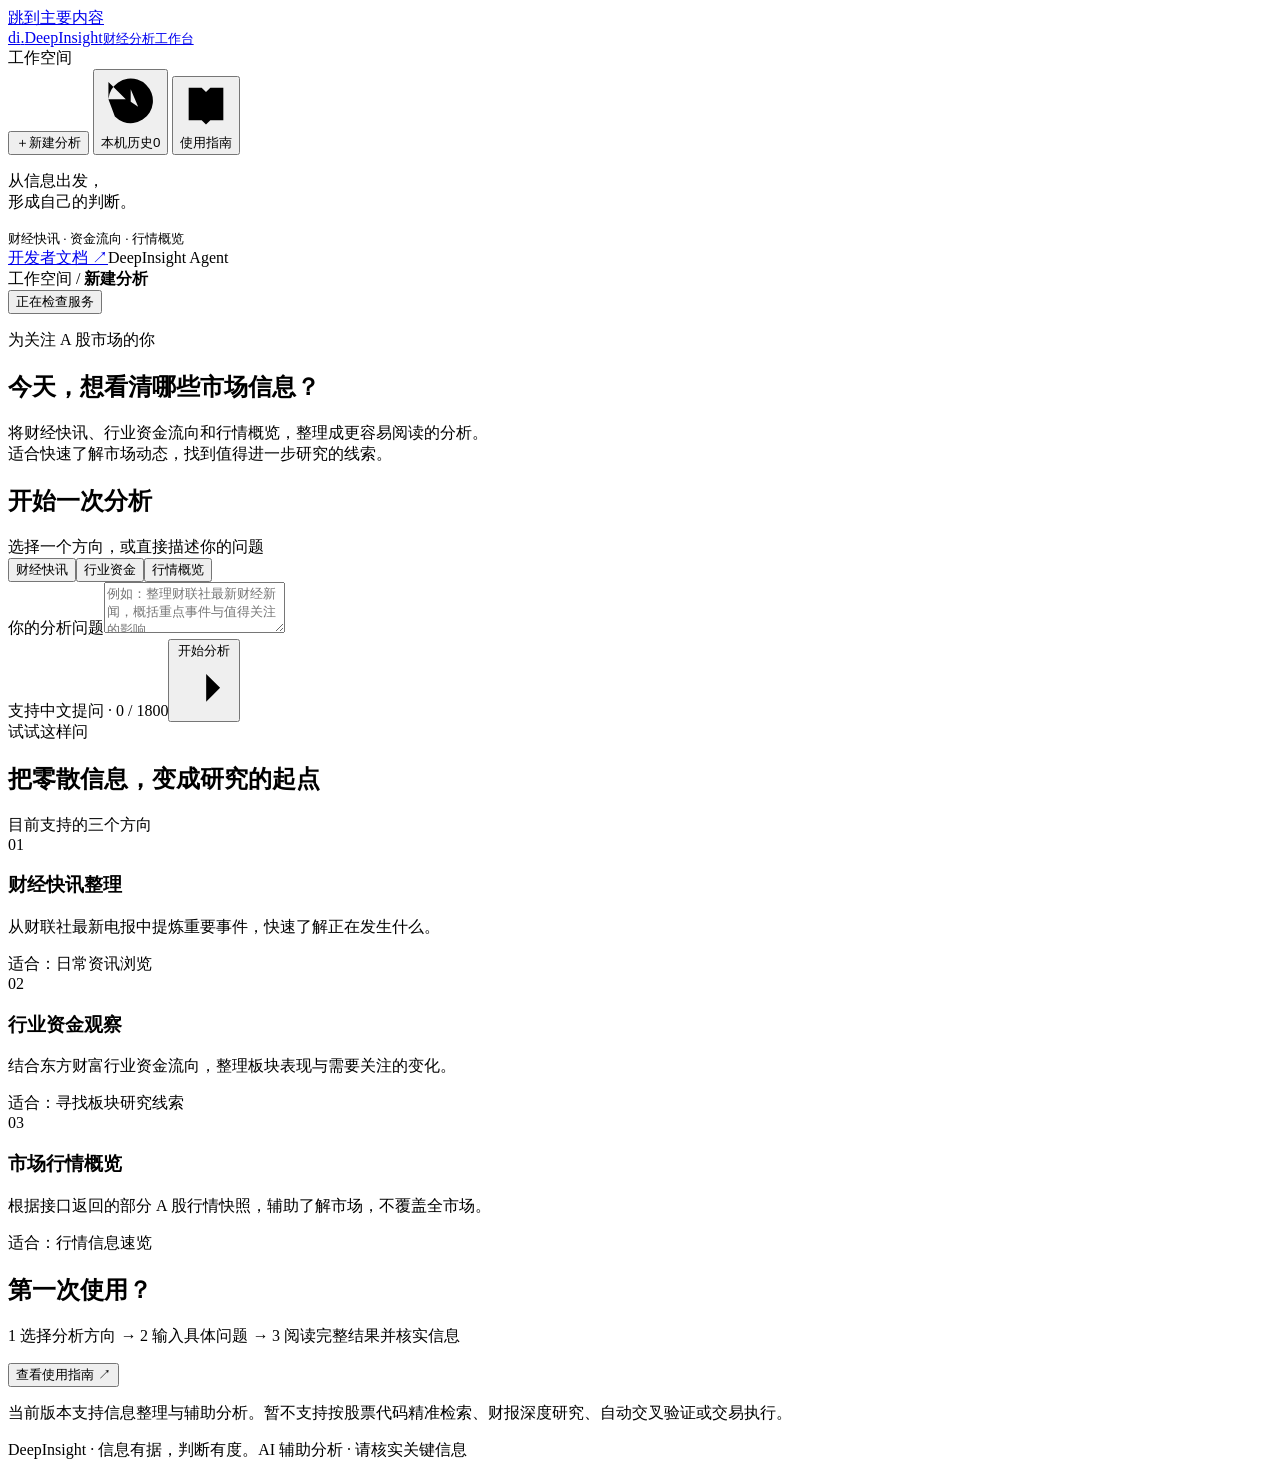
==== commit 54ec3edc: "Sync current local project source and sanitized deployment references" ====
--- a/static/index.html
+++ b/static/index.html
@@ -1,35 +1,49 @@
 <!doctype html>
 <html lang="zh-CN">
 <head>
-<meta charset="UTF-8"><meta name="viewport" content="width=device-width,initial-scale=1"><title>DeepInsight Agent | 可追溯的 A 股投资情报</title>
-<meta name="description" content="DeepInsight Agent 多智能体协作投资情报引擎。实时采集、交叉验证、异步生成可追溯的 A 股分析报告。">
-<style>
-:root{--bg:#101312;--panel:#171c1b;--panel2:#1c2422;--line:rgba(222,238,230,.15);--text:#edf3ee;--muted:#8f9d96;--green:#c8ef45;--orange:#dd9d5a;--mono:"SF Mono",Consolas,monospace;--sans:Inter,"PingFang SC","Microsoft YaHei",system-ui,sans-serif}*{box-sizing:border-box;margin:0;padding:0}html{scroll-behavior:smooth}body{overflow-x:hidden;background:var(--bg);color:var(--text);font-family:var(--sans);line-height:1.6}body:before{content:"";position:fixed;inset:0;z-index:-2;background-image:linear-gradient(rgba(222,238,230,.035) 1px,transparent 1px),linear-gradient(90deg,rgba(222,238,230,.035) 1px,transparent 1px);background-size:52px 52px;mask-image:linear-gradient(to bottom,black,transparent 85%);pointer-events:none}.container{width:min(1180px,calc(100% - 64px));margin:auto}.mono{font-family:var(--mono)}.muted{color:var(--muted)}
-header{position:sticky;top:0;z-index:10;border-bottom:1px solid var(--line);background:rgba(16,19,18,.88);backdrop-filter:blur(14px)}.nav{height:88px;display:flex;align-items:center;gap:30px}.logo{display:flex;align-items:center;gap:11px;color:var(--text);font-size:12px;font-weight:700;letter-spacing:.13em;text-decoration:none}.logo-mark{display:grid;width:34px;height:34px;place-items:center;border:1px solid var(--green);color:var(--green);font:11px var(--mono)}.logo small{display:block;margin-top:3px;color:var(--muted);font-size:8px;font-weight:400;letter-spacing:.12em}.nav-links{display:flex;align-items:center;gap:33px;margin-left:auto}.nav-links a{color:var(--muted);font-size:11px;text-decoration:none}.nav-links a:hover{color:var(--green)}.nav-links .docs{color:var(--text);font-family:var(--mono)}
-.hero{position:relative;padding:92px 0 111px;border-bottom:1px solid var(--line)}.hero-grid{display:grid;grid-template-columns:.82fr 1.18fr;align-items:center;gap:8%}.eyebrow,.panel-label,.section-label{color:var(--green);font:10px var(--mono);letter-spacing:.13em}.eyebrow{display:flex;align-items:center;gap:8px}.eyebrow i{width:7px;height:7px;border-radius:50%;background:var(--green)}h1,h2{font-weight:500;letter-spacing:-.06em;line-height:1.02}.hero h1{margin-top:23px;font-size:clamp(49px,6.8vw,88px)}h1 em,h2 em{color:var(--green);font-style:normal}.hero-copy>p:not(.eyebrow){max-width:430px;margin-top:29px;color:var(--muted);font-size:14px;line-height:1.95}.hero-actions{display:flex;gap:23px;align-items:center;margin-top:35px}.btn{display:inline-flex;align-items:center;justify-content:center;gap:16px;min-height:51px;padding:0 22px;border:0;font-size:12px;font-weight:700;text-decoration:none;cursor:pointer}.btn-primary{background:var(--green);color:#142012}.btn-primary:hover{background:#e0ff65}.btn-ghost{border:1px solid var(--line);color:var(--text);background:transparent}.btn-ghost:hover{border-color:var(--green);color:var(--green)}.hero-note{display:flex;gap:8px;align-items:center;margin-top:25px;color:var(--muted);font:9px var(--mono)}.hero-note b{color:var(--green);font-weight:400}
-.terminal{position:relative;border:1px solid var(--line);background:rgba(23,28,27,.9);box-shadow:18px 18px 0 rgba(200,239,69,.06)}.terminal-top{display:flex;justify-content:space-between;padding:18px 20px;border-bottom:1px solid var(--line);color:var(--muted);font:9px var(--mono)}.terminal-top b{color:var(--green);font-weight:400}.terminal-body{display:grid;grid-template-columns:1.1fr .9fr;gap:1px;background:var(--line)}.query-panel,.trace-panel{padding:24px;background:var(--panel)}.query-panel h2{margin-top:14px;font-size:27px}.query-panel>p{margin-top:12px;color:var(--muted);font-size:11px;line-height:1.8}.query-box{margin-top:27px;border:1px solid var(--line);background:#101514}.query-box label{display:block;padding:11px 13px;border-bottom:1px solid var(--line);color:var(--green);font:9px var(--mono)}.query-row{display:flex;gap:8px;padding:10px}.query-row input{min-width:0;flex:1;padding:11px 10px;border:0;outline:0;background:transparent;color:var(--text);font:12px var(--sans)}.query-row input::placeholder{color:#68766e}.query-row button{padding:0 14px;border:0;background:var(--green);color:#142012;font-size:11px;font-weight:700;cursor:pointer}.query-row button:hover{background:#e0ff65}.query-row button:disabled{opacity:.5;cursor:not-allowed}.api-note{margin-top:12px;color:var(--muted);font:9px var(--mono)}.api-note b{color:var(--green);font-weight:400}.trace-panel{background:var(--panel2)}.trace-list{display:grid;gap:18px;margin-top:25px}.trace-item{display:grid;grid-template-columns:26px 1fr auto;gap:10px;align-items:start}.trace-icon{display:grid;width:24px;height:24px;place-items:center;border:1px solid var(--line);color:var(--green);font:10px var(--mono)}.trace-item strong{display:block;font-size:11px;font-weight:600}.trace-item small{display:block;margin-top:3px;color:var(--muted);font:9px var(--mono)}.trace-item>b{color:var(--green);font:9px var(--mono);font-weight:400}.trace-line{width:1px;height:17px;margin:3px 0 0 12px;background:var(--line)}.terminal-foot{display:flex;justify-content:space-between;padding:14px 20px;color:var(--muted);font:8px var(--mono)}.terminal-foot span:last-child{color:var(--green)}
-.console{display:none;max-height:240px;overflow:auto;margin-top:14px;padding:13px;border:1px solid var(--line);background:#0c100f;color:#b4e7d0;white-space:pre-wrap;word-break:break-word;font:11px/1.65 var(--mono)}.console .ok{color:var(--green)}.console .err{color:#f08270}.console .dim{color:var(--muted)}
-.pipeline{padding:105px 0 126px;border-bottom:1px solid var(--line)}.section-head{display:flex;align-items:end;justify-content:space-between;gap:30px}.section-head h2{margin-top:21px;font-size:clamp(40px,5vw,68px)}.section-head>p{max-width:290px;margin-bottom:3px;color:var(--muted);font-size:13px;line-height:1.8}.pipeline-grid{display:grid;grid-template-columns:repeat(4,1fr);gap:1px;margin-top:62px;background:var(--line);border:1px solid var(--line)}.step{min-height:220px;padding:22px;background:var(--bg);transition:background .25s,color .25s}.step:hover{background:var(--green);color:#142012}.step-top{display:flex;justify-content:space-between;color:var(--green);font:10px var(--mono)}.step:hover .step-top{color:#142012}.step h3{margin-top:58px;font-size:17px}.step p{margin-top:10px;color:var(--muted);font-size:11px;line-height:1.75}.step:hover p{color:rgba(20,32,18,.72)}
-.capabilities{padding:105px 0 126px}.cap-grid{display:grid;grid-template-columns:repeat(3,1fr);gap:1px;margin-top:59px;background:var(--line);border:1px solid var(--line)}.cap{min-height:205px;padding:22px;background:var(--panel)}.cap-top{display:flex;justify-content:space-between;color:var(--green);font:10px var(--mono)}.cap h3{margin-top:45px;font-size:16px}.cap p{margin-top:9px;color:var(--muted);font-size:11px;line-height:1.75}
-.cta{border-top:1px solid var(--line);background:var(--panel)}.cta-inner{display:flex;align-items:end;justify-content:space-between;gap:30px;padding:79px 0 86px}.cta h2{margin-top:20px;font-size:clamp(40px,5vw,68px)}.cta-copy{max-width:250px}.cta-copy p{color:var(--muted);font-size:13px;line-height:1.8}.cta-copy .btn{margin-top:22px}footer{border-top:1px solid var(--line);padding:22px 0 27px;color:var(--muted);font:9px var(--mono)}footer .container{display:flex;justify-content:space-between;gap:20px}footer a{color:var(--green);text-decoration:none}
-@keyframes rise{from{opacity:0;transform:translateY(15px)}to{opacity:1;transform:translateY(0)}}.rise{animation:rise .7s cubic-bezier(.22,1,.36,1) both}.delay{animation-delay:.12s}@keyframes scan{from{transform:translateY(-100%)}to{transform:translateY(340px)}}.terminal:after{content:"";position:absolute;left:0;right:0;top:0;height:1px;background:var(--green);opacity:.6;animation:scan 5s ease-in-out infinite;pointer-events:none}
-@media(max-width:900px){.hero-grid{grid-template-columns:1fr;gap:55px}.terminal{max-width:700px;margin-left:auto}.pipeline-grid{grid-template-columns:repeat(2,1fr)}.cap-grid{grid-template-columns:repeat(2,1fr)}.section-head{display:block}.section-head>p{margin-top:23px}.cta-inner{display:block}.cta-copy{margin-top:34px}}@media(max-width:600px){.container{width:calc(100% - 34px)}.nav{height:78px}.logo{font-size:10px}.logo small{font-size:7px}.nav-links a:not(.docs){display:none}.hero{padding:64px 0 84px}.hero h1{font-size:clamp(47px,14vw,74px)}.hero-copy>p:not(.eyebrow){font-size:14px}.hero-actions{align-items:flex-start;flex-direction:column;gap:20px}.terminal{box-shadow:9px 9px 0 rgba(200,239,69,.06)}.terminal-body{grid-template-columns:1fr}.query-panel,.trace-panel{padding:18px}.query-panel h2{font-size:24px}.trace-panel{display:none}.pipeline,.capabilities{padding:76px 0 88px}.section-head h2,.cta h2{font-size:38px}.pipeline-grid,.cap-grid{grid-template-columns:1fr;margin-top:40px}.step{min-height:190px}.step h3{margin-top:45px}.cap{min-height:185px}.cta-inner{padding:61px 0 69px}footer .container{flex-wrap:wrap}footer .container span:first-child{width:100%}}
-@media(prefers-reduced-motion:reduce){html{scroll-behavior:auto}.rise,.terminal:after{animation:none}.step,.btn{transition:none}}
-</style>
+  <meta charset="UTF-8">
+  <meta name="viewport" content="width=device-width, initial-scale=1">
+  <meta name="description" content="面向 A 股市场关注者的财经信息分析工具。整理财经快讯、行业资金流向与行情概览，帮助你开始一次有依据的研究。">
+  <title>DeepInsight · 财经分析工作台</title>
+  <link rel="icon" href="data:,">
+  <link rel="stylesheet" href="/styles.css">
+  <script src="/app.js" defer></script>
 </head>
 <body>
-<canvas id="binary-stream" aria-hidden="true" style="position:fixed;inset:0;z-index:-1;pointer-events:none;opacity:.18"></canvas>
-<header><div class="container nav"><a class="logo" href="/"><span class="logo-mark">DI</span><span>DEEPINSIGHT AGENT<small>RESEARCH TERMINAL / 01</small></span></a><nav class="nav-links"><a href="#pipeline">研究流程</a><a href="#capabilities">能力边界</a><a class="docs" href="/docs" target="_blank" rel="noopener">/docs</a></nav></div></header>
-<main>
-<section class="hero"><div class="container hero-grid"><div class="hero-copy rise"><p class="eyebrow"><i></i> REALTIME / MULTI-AGENT / A-SHARE</p><h1>把市场噪音，<br><em>变成可追溯判断。</em></h1><p>DeepInsight Agent 并行调度行情、资讯与财报研究员，实时采集多源信息，生成带有分析路径的 A 股投资情报。</p><div class="hero-actions"><a class="btn btn-primary" href="#demo-anchor">提交一次分析 <span>→</span></a><a class="btn-ghost" href="#pipeline">查看研究流程 ↓</a></div><p class="hero-note"><b>●</b> 异步执行 · 来源可追溯 · 结果结构化</p></div>
-<div class="terminal rise delay" id="demo-anchor"><div class="terminal-top"><span>DEEPINSIGHT / LIVE RESEARCH</span><b>● ENGINE READY</b></div><div class="terminal-body"><div class="query-panel"><p class="panel-label">01 / RESEARCH REQUEST</p><h2>你想先确认什么？</h2><p>输入股票代码、公司名称或具体研究问题，启动一次真实的多智能体分析。</p><div class="query-box"><label>$ deepinsight --query</label><div class="query-row"><input id="query-input" type="text" maxlength="2000" placeholder="例如：分析 600519 的最新投资价值" aria-label="输入分析请求"><button id="btn-analyze" type="button">开始分析</button></div></div><p class="api-note"><b>POST /analyze</b> → task_id → <b>GET /result/{id}</b></p><div class="console" id="console" role="log" aria-live="polite"></div></div><div class="trace-panel"><p class="panel-label">02 / RESEARCH TRACE</p><div class="trace-list"><div class="trace-item"><div class="trace-icon">01</div><div><strong>行情研究员</strong><small>price · volume · valuation</small></div><b>READY</b></div><div class="trace-line"></div><div class="trace-item"><div class="trace-icon">02</div><div><strong>资讯研究员</strong><small>news · filing · events</small></div><b>READY</b></div><div class="trace-line"></div><div class="trace-item"><div class="trace-icon">03</div><div><strong>交叉验证</strong><small>evidence · contradiction</small></div><b>WAIT</b></div><div class="trace-line"></div><div class="trace-item"><div class="trace-icon">04</div><div><strong>报告编排</strong><small>thesis · risks · sources</small></div><b>WAIT</b></div></div></div></div><div class="terminal-foot"><span>ASYNC TASK ARCHITECTURE</span><span>TRACEABLE OUTPUT ↗</span></div></div></div></section>
-<section class="pipeline" id="pipeline"><div class="container"><div class="section-head"><div><p class="section-label">/ 01 · THE PIPELINE</p><h2>一次请求，<br><em>四层研究。</em></h2></div><p>每一个结论都经过采集、对照和编排。你看到的不只是答案，还有答案如何形成。</p></div><div class="pipeline-grid"><article class="step"><div class="step-top"><span>01</span><span>COLLECT</span></div><h3>实时采集</h3><p>抓取行情、公告、新闻与财报，建立当前市场上下文。</p></article><article class="step"><div class="step-top"><span>02</span><span>READ</span></div><h3>分工研究</h3><p>多个专职 Agent 并行阅读各自领域，减少单一视角遗漏。</p></article><article class="step"><div class="step-top"><span>03</span><span>CHECK</span></div><h3>交叉验证</h3><p>对比不同来源与观点，把事实、推断和风险分开呈现。</p></article><article class="step"><div class="step-top"><span>04</span><span>REPORT</span></div><h3>结构化输出</h3><p>异步生成可阅读、可追踪、可继续调用的投资情报报告。</p></article></div></div></section>
-<section class="capabilities" id="capabilities"><div class="container"><div class="section-head"><div><p class="section-label">/ 02 · CAPABILITIES</p><h2>研究有边界，<br><em>结论才可信。</em></h2></div><p>把模型能力放在清晰的流程里，让数据来源、任务状态与结果边界都可被理解。</p></div><div class="cap-grid"><article class="cap"><div class="cap-top"><span>01</span><span>AGENTS</span></div><h3>多智能体协作</h3><p>行情、资讯和报告角色各司其职，面向复杂问题并行工作。</p></article><article class="cap"><div class="cap-top"><span>02</span><span>FETCHERS</span></div><h3>实时联网获取</h3><p>围绕当下市场收集信息，不把过期知识伪装成实时判断。</p></article><article class="cap"><div class="cap-top"><span>03</span><span>REASONING</span></div><h3>来源与推理链</h3><p>输出结构化摘要，并保留进一步查看完整结果的 API 路径。</p></article><article class="cap"><div class="cap-top"><span>04</span><span>ASYNC</span></div><h3>异步任务架构</h3><p>长任务立即返回 task_id，后台执行不阻塞前端请求。</p></article><article class="cap"><div class="cap-top"><span>05</span><span>BOUNDARY</span></div><h3>明确分析边界</h3><p>情报用于辅助研究，不把模型输出包装成确定性的投资承诺。</p></article><article class="cap"><div class="cap-top"><span>06</span><span>API FIRST</span></div><h3>API 优先接入</h3><p>网页演示与 API 使用同一套任务流程，便于集成到自己的工具。</p></article></div></div></section>
-<section class="cta"><div class="container cta-inner"><div><p class="section-label">/ START A RESEARCH THREAD</p><h2>先提出一个问题，<br><em>再让证据展开。</em></h2></div><div class="cta-copy"><p>从一个股票代码或研究目标开始，查看真实任务提交与轮询过程。</p><a class="btn btn-primary" href="#demo-anchor" onclick="document.getElementById('query-input').focus()">打开分析终端 →</a></div></div></section>
-</main><footer><div class="container"><span>DEEPINSIGHT AGENT · MULTI-AGENT A-SHARE INTELLIGENCE</span><span><a href="/health">/health</a> · <a href="/docs">/docs</a> · <a href="/redoc">/redoc</a></span></div></footer>
-<script>
-(function(){"use strict";var reduce=window.matchMedia("(prefers-reduced-motion: reduce)").matches,canvas=document.getElementById("binary-stream"),ctx=canvas.getContext("2d"),font=15,cols=[],count=0,raf=null,last=0;function resize(){canvas.width=innerWidth;canvas.height=innerHeight;count=Math.floor(canvas.width/font);cols=[];for(var i=0;i<count;i++)cols.push({y:Math.random()*-100,s:.2+Math.random()*.35})}function draw(){raf=requestAnimationFrame(draw);var now=performance.now();if(now-last<110)return;last=now;ctx.fillStyle="rgba(16,19,18,.2)";ctx.fillRect(0,0,canvas.width,canvas.height);ctx.font=font+"px monospace";for(var i=0;i<count;i++){ctx.fillStyle=i%23===0?"rgba(200,239,69,.16)":"rgba(143,190,174,.055)";ctx.fillText(Math.random()>.5?"0":"1",i*font,cols[i].y*font);if(cols[i].y*font>canvas.height&&Math.random()>.98)cols[i].y=0;cols[i].y+=cols[i].s}}resize();if(reduce){ctx.fillStyle="rgba(200,239,69,.1)";ctx.font=font+"px monospace";for(var j=0;j<90;j++)ctx.fillText(Math.random()>.5?"0":"1",Math.random()*canvas.width,Math.random()*canvas.height)}else{raf=requestAnimationFrame(draw);addEventListener("resize",resize);document.addEventListener("visibilitychange",function(){if(document.hidden){cancelAnimationFrame(raf)}else{raf=requestAnimationFrame(draw)}})}
-var input=document.getElementById("query-input"),btn=document.getElementById("btn-analyze"),out=document.getElementById("console"),timer=null;function esc(s){return String(s).replace(/[&<>\"]/g,function(c){return{"&":"&amp;","<":"&lt;",">":"&gt;",'"':"&quot;"}[c]})}function log(s){out.style.display="block";out.insertAdjacentHTML("beforeend",s+"\n");out.scrollTop=out.scrollHeight}function reset(){btn.disabled=false;btn.textContent="开始分析"}function poll(id){var n=0;timer=setInterval(function(){n++;fetch("/result/"+encodeURIComponent(id)).then(function(r){return r.json()}).then(function(d){if(d.status==="running")return;clearInterval(timer);if(d.status==="completed"){log('<span class="ok">✓ 分析完成，报告摘要：</span>');var x=typeof d.result==="string"?d.result:JSON.stringify(d.result);log(esc(x.length>1200?x.slice(0,1200)+" …(完整结果请调用 API)":x))}else log('<span class="err">✗ 任务失败: '+esc(d.error||d.status)+"</span>");reset()}).catch(function(e){clearInterval(timer);log('<span class="err">✗ 轮询异常: '+esc(e.message)+"</span>");reset()});if(n>=100){clearInterval(timer);log('<span class="dim">已达到最大轮询次数，请稍后使用 task_id 查询</span>');reset()}},3000)}btn.addEventListener("click",function(){var q=input.value.trim();if(!q){input.focus();return}clearInterval(timer);out.innerHTML="";btn.disabled=true;btn.textContent="分析中…";log('<span class="dim">&gt; POST /analyze</span> '+esc(q));fetch("/analyze",{method:"POST",headers:{"Content-Type":"application/json"},body:JSON.stringify({query:q,user_id:"landing_page"})}).then(function(r){if(!r.ok)return r.json().then(function(e){throw Error(e.detail||("HTTP "+r.status))});return r.json()}).then(function(d){log('<span class="ok">✓ task_id: '+esc(d.task_id)+"</span> <span class=\"dim\">(status: "+esc(d.status)+")</span>");log('<span class="dim">&gt; GET /result/'+esc(d.task_id)+" 每 3 秒轮询…</span>");poll(d.task_id)}).catch(function(e){log('<span class="err">✗ 提交失败: '+esc(e.message)+"</span>");log('<span class="dim">提示：服务可能未配置 OPENAI_API_KEY，详见 /health</span>');reset()});input.addEventListener("keydown",function(e){if(e.key==="Enter")btn.click()})})();
-})();
-</script>
-</body></html>
+  <a class="skip-link" href="#main">跳到主要内容</a>
+  <aside class="sidebar">
+    <a href="/" class="brand" aria-label="DeepInsight 首页"><span class="brand-mark" aria-hidden="true">di<span>.</span></span><span>DeepInsight<small>财经分析工作台</small></span></a>
+    <div class="sidebar-section">工作空间</div>
+    <nav aria-label="主要导航">
+      <button class="nav-item active" data-view="workspace" aria-current="page"><span aria-hidden="true">＋</span>新建分析</button>
+      <button class="nav-item" data-view="history"><svg viewBox="0 0 24 24" aria-hidden="true"><path d="M3 11a9 9 0 1 1 2.6 7M3 4v7h7M12 7v5l3 2"/></svg>本机历史<span class="history-count" id="history-count">0</span></button>
+      <button class="nav-item" data-view="guide"><svg viewBox="0 0 24 24" aria-hidden="true"><path d="M4 4h6l2 2 2-2h6v15h-6l-2 2-2-2H4zM12 6v15"/></svg>使用指南</button>
+    </nav>
+    <div class="sidebar-note"><span class="note-line"></span><p>从信息出发，<br>形成自己的判断。</p><small>财经快讯 · 资金流向 · 行情概览</small></div>
+    <div class="sidebar-bottom"><a href="/docs" target="_blank" rel="noopener">开发者文档 <span aria-hidden="true">↗</span></a><span>DeepInsight Agent</span></div>
+  </aside>
+  <div class="app-shell">
+    <header class="topbar"><div class="breadcrumb">工作空间 <span>/</span> <strong id="page-name">新建分析</strong></div><button id="health-check" class="service-status" title="点击重新检查服务"><span class="status-dot"></span><span id="health-text">正在检查服务</span></button></header>
+    <main id="main" tabindex="-1">
+      <section id="workspace-view" class="view">
+        <div class="intro"><p class="intro-note">为关注 A 股市场的你</p><h1>今天，想看清哪些市场信息？</h1><p>将财经快讯、行业资金流向和行情概览，整理成更容易阅读的分析。<br class="desktop-break">适合快速了解市场动态，找到值得进一步研究的线索。</p></div>
+        <section class="composer" aria-labelledby="composer-title">
+          <div class="composer-heading"><h2 id="composer-title">开始一次分析</h2><span>选择一个方向，或直接描述你的问题</span></div>
+          <div class="topic-tabs" role="group" aria-label="选择分析方向"><button type="button" class="topic active" data-topic="news" aria-pressed="true">财经快讯</button><button type="button" class="topic" data-topic="capital" aria-pressed="false">行业资金</button><button type="button" class="topic" data-topic="market" aria-pressed="false">行情概览</button></div>
+          <form id="analysis-form"><label for="query" class="sr-only">你的分析问题</label><textarea id="query" maxlength="1800" required rows="3" placeholder="例如：整理财联社最新财经新闻，概括重点事件与值得关注的影响。"></textarea><div class="composer-footer"><span class="input-hint">支持中文提问 <span aria-hidden="true">·</span> <span id="char-count">0</span> / 1800</span><button class="primary-button" id="submit-button" type="submit">开始分析 <svg viewBox="0 0 24 24" aria-hidden="true"><path d="M4 12h15m-6-6 6 6-6 6"/></svg></button></div></form>
+        </section>
+        <div id="service-message" class="notice" role="status" hidden></div>
+        <div class="suggestions"><span>试试这样问</span><div id="example-list"></div></div>
+        <section id="task-panel" class="task-panel" aria-labelledby="task-title" hidden><div class="task-heading"><div><p class="section-kicker" id="task-label">本次分析</p><h2 id="task-title"></h2></div><span id="task-state" class="state-badge" role="status"></span></div><div id="task-feedback" class="task-feedback" role="status" aria-live="polite"></div><div id="report" class="report" hidden></div><div id="report-caveat" class="report-caveat" hidden>这份分析由 AI 生成。当前接口未返回逐条来源链接或数据获取时间，请对照原始数据核实；内容用于辅助研究。</div><div class="report-actions"><button id="check-result" class="secondary-button" type="button" hidden>继续查询结果</button><button id="copy-result" class="secondary-button" type="button" hidden>复制全文</button><button id="download-result" class="secondary-button" type="button" hidden>下载分析</button><span id="action-message" role="status"></span></div></section>
+        <div class="overview-heading"><h2>把零散信息，变成研究的起点</h2><span>目前支持的三个方向</span></div>
+        <div class="capability-list"><article><div class="capability-number">01</div><h3>财经快讯整理</h3><p>从财联社最新电报中提炼重要事件，快速了解正在发生什么。</p><span>适合：日常资讯浏览</span></article><article><div class="capability-number">02</div><h3>行业资金观察</h3><p>结合东方财富行业资金流向，整理板块表现与需要关注的变化。</p><span>适合：寻找板块研究线索</span></article><article><div class="capability-number">03</div><h3>市场行情概览</h3><p>根据接口返回的部分 A 股行情快照，辅助了解市场，不覆盖全市场。</p><span>适合：行情信息速览</span></article></div>
+        <div class="how-to"><h2>第一次使用？</h2><p><span>1</span> 选择分析方向 <i aria-hidden="true">→</i> <span>2</span> 输入具体问题 <i aria-hidden="true">→</i> <span>3</span> 阅读完整结果并核实信息</p><button type="button" data-view="guide">查看使用指南 <span aria-hidden="true">↗</span></button></div>
+        <p class="boundary-note">当前版本支持信息整理与辅助分析。暂不支持按股票代码精准检索、财报深度研究、自动交叉验证或交易执行。</p>
+      </section>
+      <section id="history-view" class="view" hidden><div class="intro"><p class="intro-note">你的研究记录</p><h1>本机历史</h1><p>最近 15 次任务仅保存在当前浏览器中。清除浏览器数据后将无法找回。<br>已完成的报告可以随时重新阅读；服务器重启后，未完成任务可能失效。</p></div><div id="history-list" class="history-list"></div></section>
+      <section id="guide-view" class="view guide" hidden><div class="intro"><p class="intro-note">从第一个问题开始</p><h1>怎样用好 DeepInsight</h1><p>帮助关注 A 股市场的个人研究者，缩短信息整理时间。</p></div><article class="guide-paper"><h2>你可以用它做什么？</h2><p>整理最新财经新闻、观察行业资金变化，或获取部分 A 股行情的分析概览。结果是基于可获取信息生成的文字分析。</p><h2>如何提出一个好问题？</h2><ol><li>先选择“财经快讯”“行业资金”或“行情概览”。</li><li>说明要整理的内容与期望输出，例如：“整理财联社最新财经新闻，列出五条重点事件及可能影响”。</li><li>点击“开始分析”，等待结果返回。页面会完整显示回答，你可以复制或下载。</li></ol><h2>数据是怎样获取的？</h2><p>当前后端按问题中的关键词选择数据源。“财联社”“财经新闻”“快讯”触发新闻获取；“资金流向”“行业资金”“行情”触发东方财富数据获取。只输入股票代码不会触发精准个股查询。</p><h2>结果有哪些边界？</h2><p>实时数据取决于外部接口是否可用。当前接口没有返回数据抓取是否成功、逐条证据链接或独立验证结果，因此页面不会把分析标为“已验证”，也无法保证每次回答都包含最新数据。</p><p>当前服务使用共享对话上下文，尚未提供独立用户会话。使用时请将每个问题描述完整，避免输入私人信息。历史功能只是本机记录，并非账户级历史。</p><h2>需要接入自己的工具？</h2><p>查看 <a href="/docs" target="_blank" rel="noopener">开发者 API 文档</a>，了解任务提交和结果查询接口。</p></article></section>
+      <footer class="page-footer"><span>DeepInsight · 信息有据，判断有度。</span><span>AI 辅助分析 · 请核实关键信息</span></footer>
+    </main>
+  </div>
+</body>
+</html>
